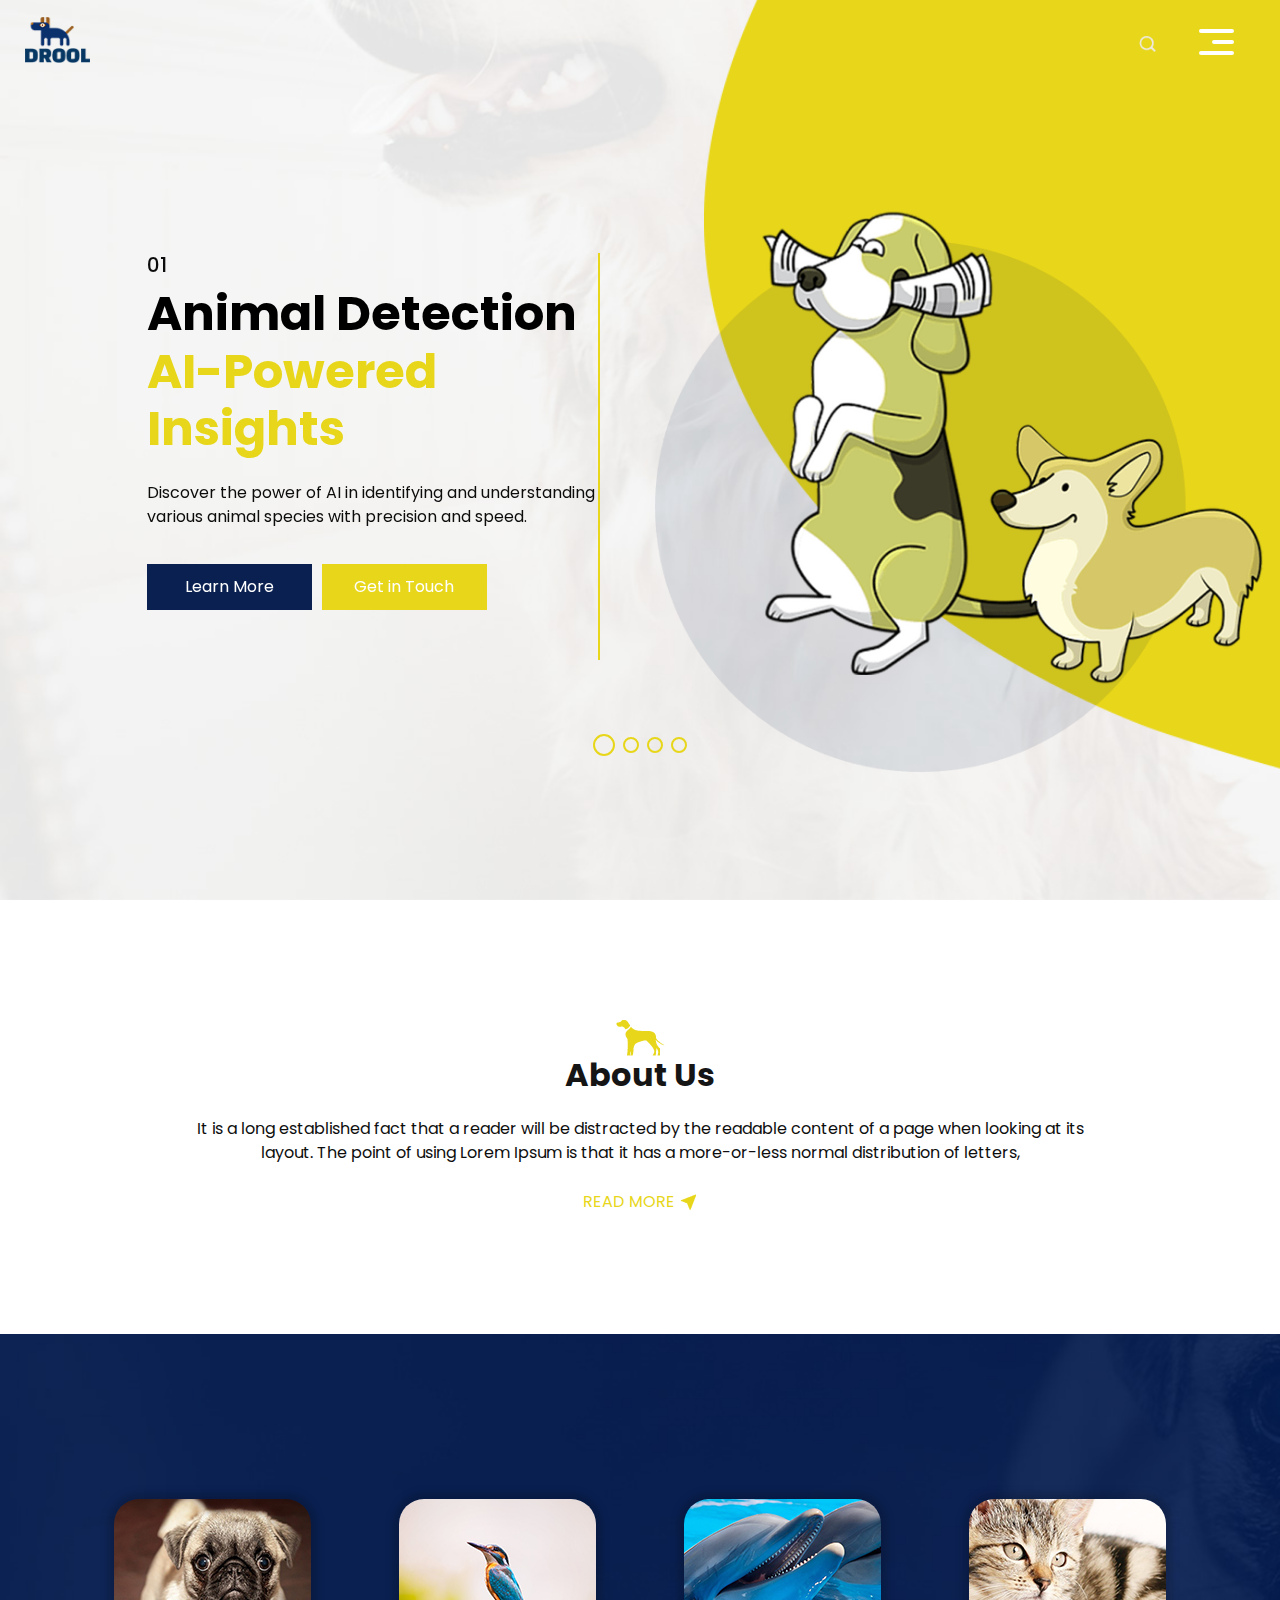
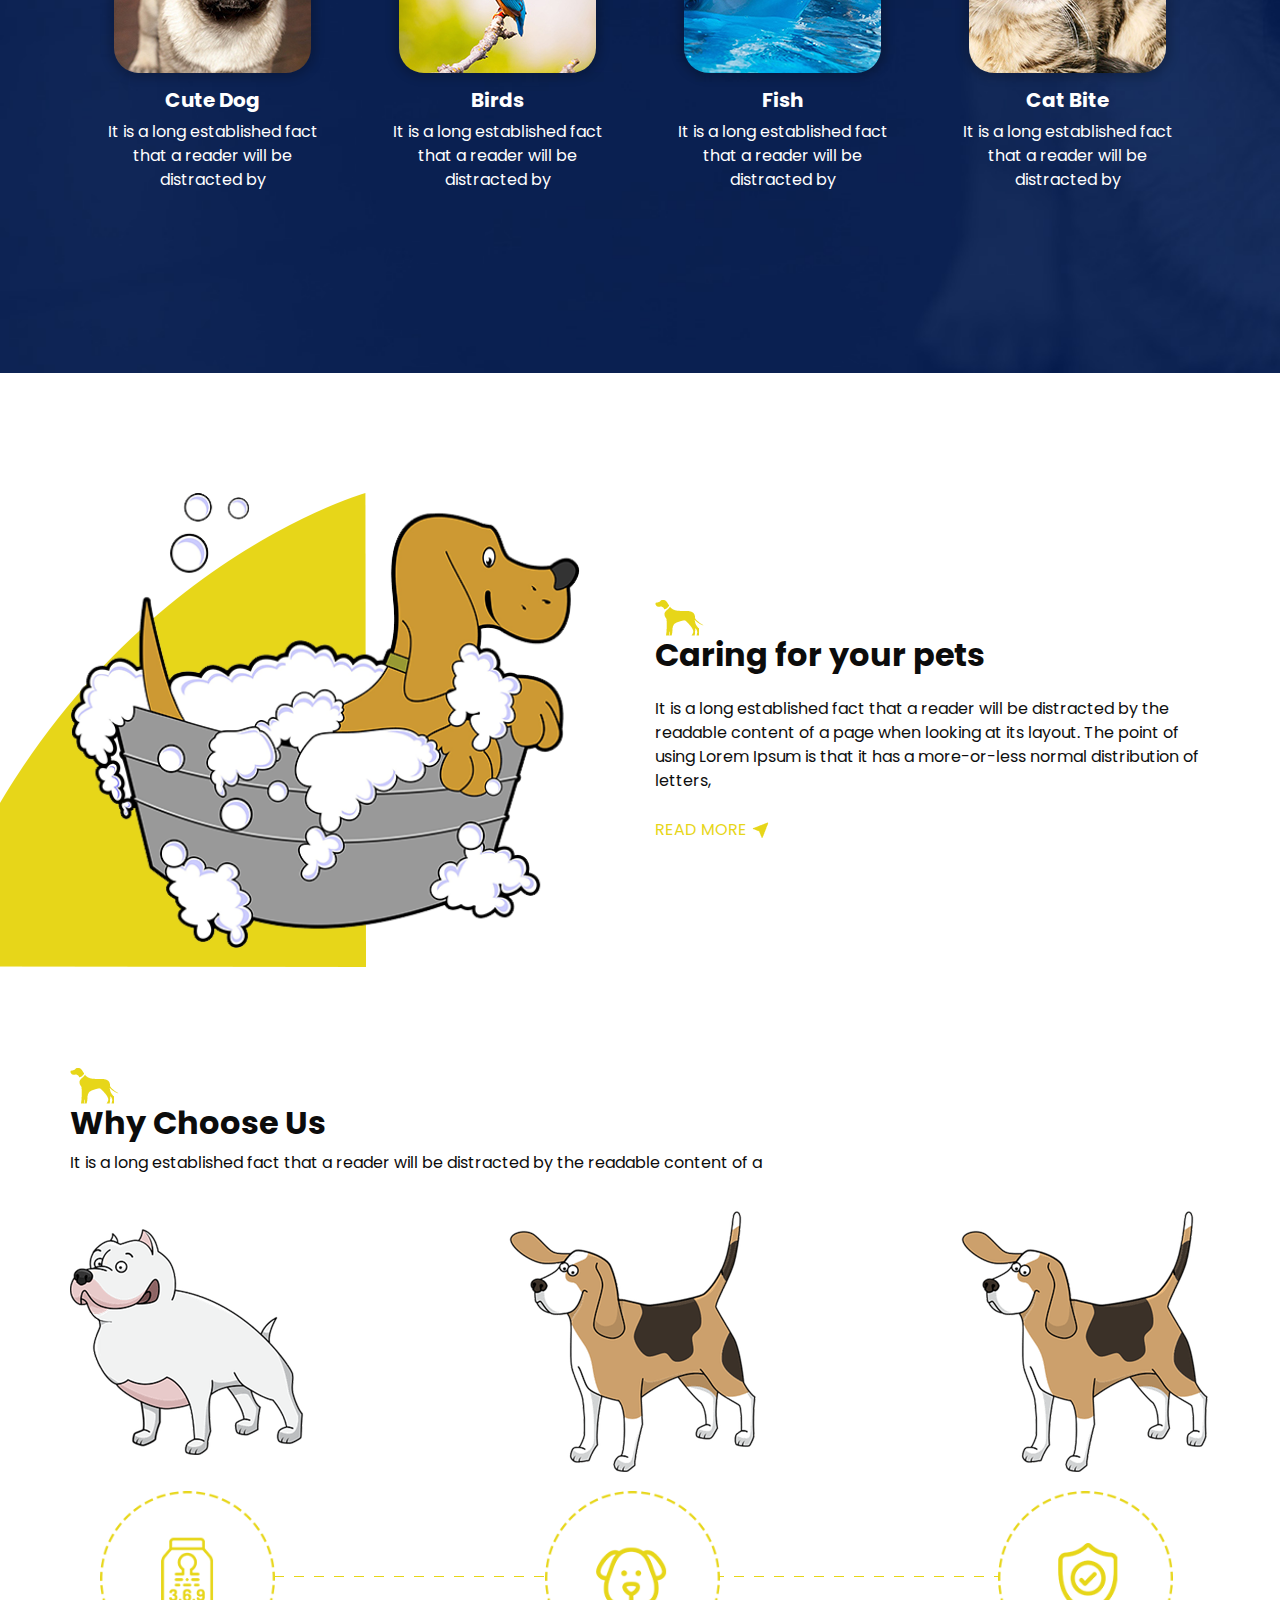
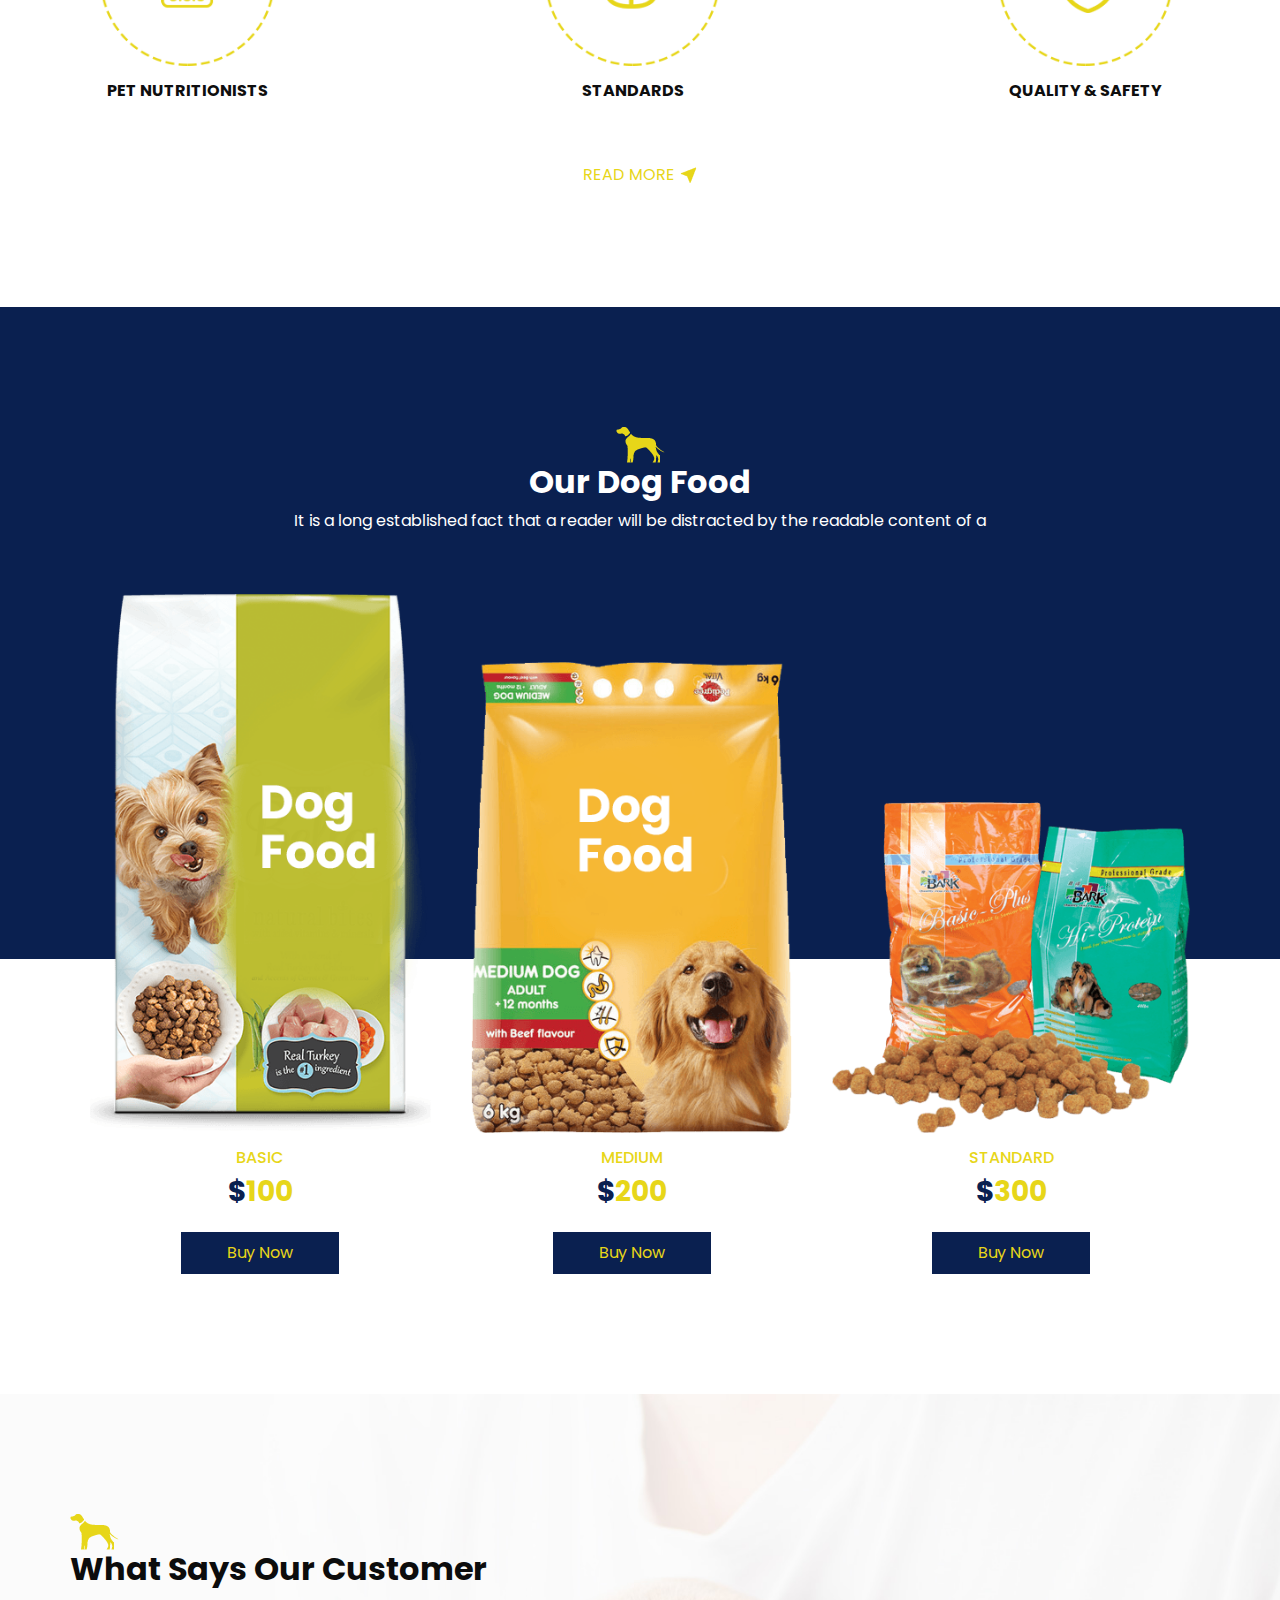
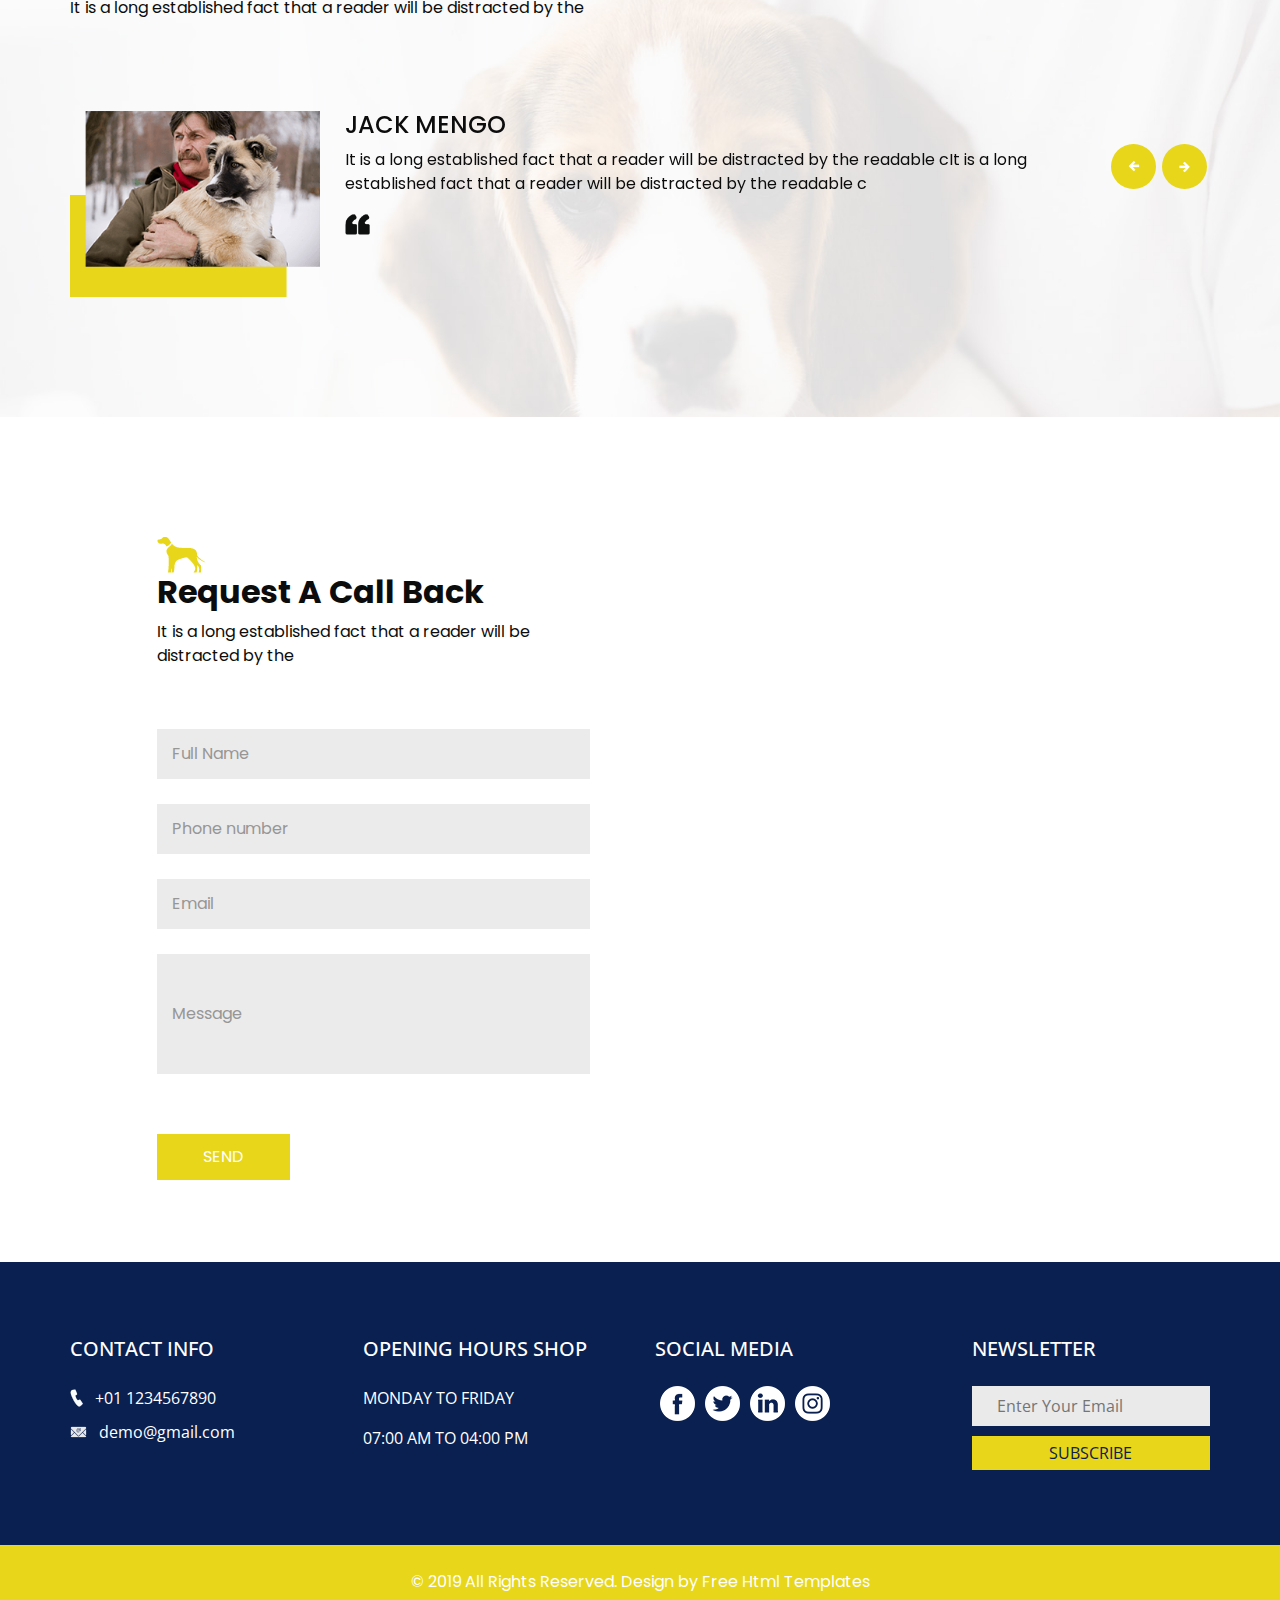
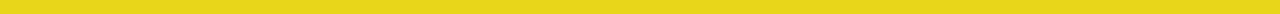
==== drool-html/index.html @ fc9a12f3 "+" ====
<!DOCTYPE html>
<html>

<head>
  <!-- Basic -->
  <meta charset="utf-8" />
  <meta http-equiv="X-UA-Compatible" content="IE=edge" />
  <!-- Mobile Metas -->
  <meta name="viewport" content="width=device-width, initial-scale=1, shrink-to-fit=no" />
  <!-- Site Metas -->
  <meta name="keywords" content="" />
  <meta name="description" content="" />
  <meta name="author" content="" />

  <title>Drool</title>

  <!-- bootstrap core css -->
  <link rel="stylesheet" type="text/css" href="css/bootstrap.css" />

  <!-- fonts style -->
  <link href="https://fonts.googleapis.com/css?family=Open+Sans|Poppins:400,700&display=swap" rel="stylesheet">
  <!-- Custom styles for this template -->
  <link href="css/style.css" rel="stylesheet" />
  <!-- responsive style -->
  <link href="css/responsive.css" rel="stylesheet" />
</head>

<body>
  <div class="hero_area ">
    <!-- header section strats -->
    <header class="header_section">
      <div class="container-fluid">
        <nav class="navbar navbar-expand-lg custom_nav-container">
          <a class="navbar-brand" href="index.html">
            <img src="images/logo.png" alt="">
          </a>
          <div class="" id="">
            <div class="User_option">
              <form class="form-inline my-2  mb-3 mb-lg-0">
                <input type="search" placeholder="Search">
                <button class="btn   my-sm-0 nav_search-btn" type="submit"></button>
              </form>
            </div>

            <div class="custom_menu-btn">
              <button onclick="openNav()">
                <span class="s-1">

                </span>
                <span class="s-2">

                </span>
                <span class="s-3">

                </span>
              </button>
            </div>
            <div id="myNav" class="overlay">
              <div class="overlay-content">
                <a href="index.html">Home</a>
                <a href="detect.html">Detect</a>
                <a href="about.html">About</a>
                <a href="contact.html">Contact Us</a>
              </div>
            </div>
          </div>
        </nav>
      </div>
    </header>
    <!-- end header section -->
    <!-- slider section -->
    <section class="slider_section">
      <div id="carouselExampleIndicators" class="carousel slide" data-ride="carousel">
        <ol class="carousel-indicators">
          <li data-target="#carouselExampleIndicators" data-slide-to="0" class="active"></li>
          <li data-target="#carouselExampleIndicators" data-slide-to="1"></li>
          <li data-target="#carouselExampleIndicators" data-slide-to="2"></li>
          <li data-target="#carouselExampleIndicators" data-slide-to="3"></li>
        </ol>
        <div class="carousel-inner">
          <div class="carousel-item active">
            <div class="container-fluid">
              <div class="row">
                <div class="col-md-5 offset-md-1">
                  <div class="detail-box">
                    <div class="number">
                      <h5>
                        01
                      </h5>
                    </div>
                    <h1>
                      Animal Detection <br>
                      <span>
                        AI-Powered Insights
                      </span>
                    </h1>
                    <p>
                      Discover the power of AI in identifying and understanding various animal species with precision and speed.
                    </p>
                    <div class="btn-box">
                      <a href="detect.html" class="btn-1">
                        Learn More
                      </a>
                      <a href="contact.html" class="btn-2">
                        Get in Touch
                      </a>
                    </div>
                  </div>
                </div>
                <div class="col-md-6">
                  <div class="img-box">
                    <img src="images/slider-img.png" alt="Animal Detection">
                  </div>
                </div>
              </div>
            </div>
          </div>
          <div class="carousel-item">
            <div class="container-fluid">
              <div class="row">
                <div class="col-md-5 offset-md-1">
                  <div class="detail-box">
                    <div class="number">
                      <h5>
                        02
                      </h5>
                    </div>
                    <h1>
                      Drool <br>
                      <span>
                        Pet And Animal
                      </span>
                    </h1>
                    <p>
                      Lorem ipsum dolor sit amet, consectetur adipiscing elit, sed do eiusmod tempor incididunt
                    </p>
                    <div class="btn-box">
                      <a href="" class="btn-1">
                        Read More
                      </a>
                      <a href="" class="btn-2">
                        Contact Us
                      </a>
                    </div>
                  </div>
                </div>
                <div class="col-md-6">
                  <div class="img-box">
                    <img src="images/slider-img.png" alt="">
                  </div>
                </div>
              </div>
            </div>
          </div>
          <div class="carousel-item">
            <div class="container-fluid">
              <div class="row">
                <div class="col-md-5 offset-md-1">
                  <div class="detail-box">
                    <div class="number">
                      <h5>
                        03
                      </h5>
                    </div>
                    <h1>
                      Drool <br>
                      <span>
                        Pet And Animal
                      </span>
                    </h1>
                    <p>
                      Lorem ipsum dolor sit amet, consectetur adipiscing elit, sed do eiusmod tempor incididunt
                    </p>
                    <div class="btn-box">
                      <a href="" class="btn-1">
                        Read More
                      </a>
                      <a href="" class="btn-2">
                        Contact Us
                      </a>
                    </div>
                  </div>
                </div>
                <div class="col-md-6">
                  <div class="img-box">
                    <img src="images/slider-img.png" alt="">
                  </div>
                </div>
              </div>
            </div>
          </div>
          <div class="carousel-item">
            <div class="container-fluid">
              <div class="row">
                <div class="col-md-5 offset-md-1">
                  <div class="detail-box">
                    <div class="number">
                      <h5>
                        04
                      </h5>
                    </div>
                    <h1>
                      Drool <br>
                      <span>
                        Pet And Animal
                      </span>
                    </h1>
                    <p>
                      Lorem ipsum dolor sit amet, consectetur adipiscing elit, sed do eiusmod tempor incididunt
                    </p>
                    <div class="btn-box">
                      <a href="" class="btn-1">
                        Read More
                      </a>
                      <a href="" class="btn-2">
                        Contact Us
                      </a>
                    </div>
                  </div>
                </div>
                <div class="col-md-6">
                  <div class="img-box">
                    <img src="images/slider-img.png" alt="">
                  </div>
                </div>
              </div>
            </div>
          </div>
        </div>
      </div>

    </section>
    <!-- end slider section -->
  </div>

  <!-- about section -->

  <section class="about_section layout_padding">
    <div class="container">
      <div class="detail-box">
        <div class="heading_container">
          <img src="images/heading-img.png" alt="">
          <h2>
            About Us
          </h2>
        </div>
        <p>
          It is a long established fact that a reader will be distracted by the readable content of a page when looking at its layout. The point of using Lorem Ipsum is that it has a more-or-less normal distribution of letters,
        </p>
        <div class="btn-box">
          <a href="">
            <span>
              Read More
            </span>
            <img src="images/link-arrow.png" alt="">
          </a>
        </div>
      </div>
    </div>
  </section>

  <!-- end about section -->

  <!-- animal section -->

  <section class="animal_section layout_padding">
    <div class="container">
      <div class="animal_container">
        <div class="box b1">
          <div class="img-box">
            <img src="images/dog.jpg" alt="">
          </div>
          <div class="detail-box">
            <h5>
              Cute Dog
            </h5>
            <p>
              It is a long established fact that a reader will be distracted by
            </p>
          </div>
        </div>
        <div class="box b2">
          <div class="img-box">
            <img src="images/bird.jpg" alt="">
          </div>
          <div class="detail-box">
            <h5>
              Birds
            </h5>
            <p>
              It is a long established fact that a reader will be distracted by
            </p>
          </div>
        </div>
        <div class="box b1">
          <div class="img-box">
            <img src="images/fish.jpg" alt="">
          </div>
          <div class="detail-box">
            <h5>
              Fish
            </h5>
            <p>
              It is a long established fact that a reader will be distracted by
            </p>
          </div>
        </div>
        <div class="box b2">
          <div class="img-box">
            <img src="images/cat.jpg" alt="">
          </div>
          <div class="detail-box">
            <h5>
              Cat Bite
            </h5>
            <p>
              It is a long established fact that a reader will be distracted by
            </p>
          </div>
        </div>
      </div>
    </div>
  </section>

  <!-- end animal section -->

  <!-- pet section -->

  <section class="pet_section layout_padding">
    <div class="container">
      <div class="row">
        <div class="col-md-6">
          <div class="img-box">
            <img src="images/pet-img.png" alt="">
          </div>
        </div>
        <div class="col-md-6">
          <div class="detail-box">
            <div class="heading_container">
              <img src="images/heading-img.png" alt="">
              <h2>
                Caring for your pets
              </h2>
            </div>
            <p>
              It is a long established fact that a reader will be distracted by the readable content of a page when looking at its layout. The point of using Lorem Ipsum is that it has a more-or-less normal distribution of letters,
            </p>
            <div class="btn-box">
              <a href="">
                <span>
                  Read More
                </span>
                <img src="images/link-arrow.png" alt="">
              </a>
            </div>
          </div>
        </div>
      </div>
    </div>
  </section>

  <!-- end pet section -->

  <!-- us section -->

  <section class="us_section layout_padding-bottom">
    <div class="container">
      <div class="heading_container">
        <img src="images/heading-img.png" alt="">
        <h2>
          Why Choose Us
        </h2>
        <p>
          It is a long established fact that a reader will be distracted by the readable content of a
        </p>
      </div>
      <div class="us_container">
        <div class="box">
          <div class="img1-box">
            <img src="images/pet1.png" alt="">
          </div>
          <div class="img2-box">
            <img src="images/omega.png" alt="">
          </div>
          <div class="detail-box">
            <h6>
              PET NUTRITIONISTS
            </h6>
          </div>
        </div>
        <div class="box">
          <div class="img1-box">
            <img src="images/pet2.png" alt="">
          </div>
          <div class="img2-box">
            <img src="images/dog.png" alt="">
          </div>
          <div class="detail-box">
            <h6>
              STANDARDS
            </h6>
          </div>
        </div>
        <div class="box">
          <div class="img1-box">
            <img src="images/pet2.png" alt="">
          </div>
          <div class="img2-box">
            <img src="images/shield.png" alt="">
          </div>
          <div class="detail-box">
            <h6>
              QUALITY & SAFETY
            </h6>
          </div>
        </div>
      </div>
      <div class="btn-box">
        <a href="">
          <span>
            Read More
          </span>
          <img src="images/link-arrow.png" alt="">
        </a>
      </div>
    </div>
  </section>

  <!-- end us section -->

  <!-- food section -->

  <section class="food_section layout_padding">
    <div class="container">
      <div class="heading_container">
        <img src="images/heading-img.png" alt="">
        <h2>
          Our Dog Food
        </h2>
        <p>
          It is a long established fact that a reader will be distracted by the readable content of a
        </p>
      </div>
      <div class="food_container">
        <div class="box">
          <div class="img-box">
            <img src="images/f1.png" alt="">
          </div>
          <div class="detail-box">
            <h6>
              Basic
            </h6>
            <h3>
              <span>$</span>100
            </h3>
            <a href="">
              Buy Now
            </a>
          </div>
        </div>
        <div class="box">
          <div class="img-box">
            <img src="images/f2.png" alt="">
          </div>
          <div class="detail-box">
            <h6>
              Medium
            </h6>
            <h3>
              <span>$</span>200
            </h3>
            <a href="">
              Buy Now
            </a>
          </div>
        </div>
        <div class="box">
          <div class="img-box">
            <img src="images/f3.png" alt="">
          </div>
          <div class="detail-box">
            <h6>
              Standard
            </h6>
            <h3>
              <span>$</span>300
            </h3>
            <a href="">
              Buy Now
            </a>
          </div>
        </div>
      </div>
    </div>
  </section>


  <!-- end food section -->

  <!-- client section -->

  <section class="client_section layout_padding">
    <div class="container">
      <div class="heading_container">
        <img src="images/heading-img.png" alt="">
        <h2>
          What Says Our Customer
        </h2>
        <p>
          It is a long established fact that a reader will be distracted by the
        </p>
      </div>
      <div id="carouselExampleControls" class="carousel slide" data-ride="carousel">
        <div class="carousel-inner">
          <div class="carousel-item active">
            <div class="box">
              <div class="img-box">
                <img src="images/client.png" alt="">
              </div>
              <div class="detail-box">
                <h4>
                  Jack Mengo
                </h4>
                <p>
                  It is a long established fact that a reader will be distracted by the readable cIt is a long established fact that a reader will be distracted by the readable c
                </p>
                <img src="images/quote.png" alt="">
              </div>
            </div>
          </div>
          <div class="carousel-item">
            <div class="box">
              <div class="img-box">
                <img src="images/client.png" alt="">
              </div>
              <div class="detail-box">
                <h4>
                  Jack Mengo
                </h4>
                <p>
                  It is a long established fact that a reader will be distracted by the readable cIt is a long established fact that a reader will be distracted by the readable c
                </p>
                <img src="images/quote.png" alt="">
              </div>
            </div>
          </div>
          <div class="carousel-item">
            <div class="box">
              <div class="img-box">
                <img src="images/client.png" alt="">
              </div>
              <div class="detail-box">
                <h4>
                  Jack Mengo
                </h4>
                <p>
                  It is a long established fact that a reader will be distracted by the readable cIt is a long established fact that a reader will be distracted by the readable c
                </p>
                <img src="images/quote.png" alt="">
              </div>
            </div>
          </div>
        </div>
        <div class="carousel_btn-box">
          <a class="carousel-control-prev" href="#carouselExampleControls" role="button" data-slide="prev">
            <span class="sr-only">Previous</span>
          </a>
          <a class="carousel-control-next" href="#carouselExampleControls" role="button" data-slide="next">
            <span class="sr-only">Next</span>
          </a>
        </div>
      </div>
    </div>
  </section>

  <!-- end client section -->

  <!-- contact section -->

  <section class="contact_section layout_padding-top">
    <div class="container-fluid">
      <div class="row">
        <div class="col-md-5 offset-md-1">
          <div class="form_container">
            <div class="heading_container">
              <img src="images/heading-img.png" alt="">
              <h2>
                Request A Call Back
              </h2>
              <p>
                It is a long established fact that a reader will be distracted by the
              </p>
            </div>
            <form action="">
              <div>
                <input type="text" placeholder="Full Name " />
              </div>
              <div>
                <input type="text" placeholder="Phone number" />
              </div>
              <div>
                <input type="email" placeholder="Email" />
              </div>
              <div>
                <input type="text" class="message-box" placeholder="Message" />
              </div>
              <div class="d-flex ">
                <button>
                  SEND
                </button>
              </div>
            </form>
          </div>
        </div>
        <div class="col-md-6 px-0">
          <div class="map_container">
            <div class="map-responsive">
              <iframe src="https://www.google.com/maps/embed/v1/place?key=AIzaSyA0s1a7phLN0iaD6-UE7m4qP-z21pH0eSc&q=Eiffel+Tower+Paris+France" width="600" height="300" frameborder="0" style="border:0; width: 100%; height:100%" allowfullscreen></iframe>
            </div>
          </div>
        </div>
      </div>
    </div>
  </section>

  <!-- end contact section -->


  <!-- info section -->
  <section class="info_section ">
    <div class="container">
      <div class="row">
        <div class="col-md-6 col-lg-3">
          <div class="info_contact">
            <h5>
              CONTACT INFO
            </h5>
            <div>
              <img src="images/call.png" alt="" />
              <p>
                +01 1234567890
              </p>
            </div>
            <div>
              <img src="images/mail.png" alt="" />
              <p>
                demo@gmail.com
              </p>
            </div>
          </div>
        </div>
        <div class="col-md-6 col-lg-3">
          <div class="info_time">
            <h5>
              Opening Hours Shop
            </h5>
            <div>
              <p>
                Monday to friday
              </p>
            </div>
            <div>
              <p>
                07:00 am to 04:00 pm
              </p>
            </div>
          </div>
        </div>

        <div class="col-md-6 col-lg-3">
          <div class="info_social">
            <h5>
              social media
            </h5>
            <div class="social_container">
              <div>
                <a href="">
                  <img src="images/fb.png" alt="" />
                </a>
              </div>
              <div>
                <a href="">
                  <img src="images/twitter.png" alt="" />
                </a>
              </div>
              <div>
                <a href="">
                  <img src="images/linkedin.png" alt="" />
                </a>
              </div>
              <div>
                <a href="">
                  <img src="images/instagram.png" alt="" />
                </a>
              </div>
            </div>
          </div>
        </div>
        <div class="col-md-6 col-lg-3">
          <div class="info_form pl-lg-4">
            <h5>
              Newsletter
            </h5>
            <form action="">
              <input type="text" placeholder="Enter Your Email" />
              <button type="submit">
                Subscribe
              </button>
            </form>
          </div>
        </div>
      </div>
    </div>
  </section>

  <!-- end info_section -->


  <!-- footer section -->
  <section class="container-fluid footer_section ">
    <p>
      &copy; 2019 All Rights Reserved. Design by
      <a href="https://html.design/">Free Html Templates</a>
    </p>
  </section>
  <!-- end  footer section -->


  <script type="text/javascript" src="js/jquery-3.4.1.min.js"></script>
  <script type="text/javascript" src="js/bootstrap.js"></script>
  <script>
    function openNav() {
      document.getElementById("myNav").classList.toggle("menu_width")
      document.querySelector(".custom_menu-btn").classList.toggle("menu_btn-style")
    }
  </script>

</body>

</html>
---- drool-html/css/style.css ----
body {
  font-family: "Poppins", sans-serif;
  color: #0c0c0c;
  background-color: #ffffff;
}

.layout_padding {
  padding-top: 120px;
  padding-bottom: 120px;
}

.layout_padding2 {
  padding-top: 45px;
  padding-bottom: 45px;
}

.layout_padding2-top {
  padding-top: 45px;
}

.layout_padding2-bottom {
  padding-bottom: 45px;
}

.layout_padding-top {
  padding-top: 120px;
}

.layout_padding-bottom {
  padding-bottom: 120px;
}

.heading_container {
  display: -webkit-box;
  display: -ms-flexbox;
  display: flex;
  -webkit-box-orient: vertical;
  -webkit-box-direction: normal;
      -ms-flex-direction: column;
          flex-direction: column;
  -webkit-box-align: start;
      -ms-flex-align: start;
          align-items: flex-start;
}

.heading_container img {
  max-width: 50px;
}

.heading_container h2 {
  font-weight: bold;
}

/*header section*/
.hero_area {
  height: 100vh;
  background-image: url(../images/hero-bg.jpg);
  background-size: cover;
  display: -webkit-box;
  display: -ms-flexbox;
  display: flex;
  -webkit-box-orient: vertical;
  -webkit-box-direction: normal;
      -ms-flex-direction: column;
          flex-direction: column;
  position: relative;
}

.hero_area::before {
  content: "";
  position: absolute;
  top: 0;
  right: 0;
  width: 45%;
  height: 88%;
  background-image: url(../images/hero-bg2.png);
  background-size: cover;
  background-position: left bottom;
  background-repeat: no-repeat;
}

.sub_page .hero_area {
  height: auto;
  background: none;
}

.sub_page .hero_area::before {
  width: 225px;
  height: 110px;
}

.header_section .container-fluid {
  padding-right: 25px;
  padding-left: 25px;
}

.header_section .nav_container {
  margin: 0 auto;
}

.custom_nav-container.navbar-expand-lg .navbar-nav .nav-item .nav-link {
  padding: 10px 15px;
  color: #060606;
  text-align: center;
  text-transform: uppercase;
}

.custom_nav-container.navbar-expand-lg .navbar-nav .nav-item.active .nav-link, .custom_nav-container.navbar-expand-lg .navbar-nav .nav-item:hover .nav-link {
  color: #e7d619;
}

a,
a:hover,
a:focus {
  text-decoration: none;
}

a:hover,
a:focus {
  color: initial;
}

.btn,
.btn:focus {
  outline: none !important;
  -webkit-box-shadow: none;
          box-shadow: none;
}

.custom_nav-container .nav_search-btn {
  background-image: url(../images/search-icon.png);
  background-size: 17px;
  background-repeat: no-repeat;
  background-position: center;
  width: 35px;
  height: 35px;
  padding: 0;
  border: none;
}

.navbar-brand {
  display: -webkit-box;
  display: -ms-flexbox;
  display: flex;
  -webkit-box-orient: vertical;
  -webkit-box-direction: normal;
      -ms-flex-direction: column;
          flex-direction: column;
  -webkit-box-align: center;
      -ms-flex-align: center;
          align-items: center;
}

.navbar-brand img {
  width: 65px;
}

.custom_nav-container {
  z-index: 99999;
  padding: 0;
  height: 80px;
  -webkit-box-pack: justify;
      -ms-flex-pack: justify;
          justify-content: space-between;
}

.custom_nav-container .navbar-toggler {
  outline: none;
}

.custom_nav-container .navbar-toggler .navbar-toggler-icon {
  background-image: url(../images/menu.png);
  background-size: 50px;
  width: 30px;
  height: 30px;
}

.lg_toggl-btn {
  background-color: transparent;
  border: none;
  outline: none;
  width: 56px;
  height: 40px;
  cursor: pointer;
}

.lg_toggl-btn:focus {
  outline: none;
}

.User_option {
  display: -webkit-box;
  display: -ms-flexbox;
  display: flex;
  -webkit-box-align: center;
      -ms-flex-align: center;
          align-items: center;
  margin-left: auto;
  margin-right: 75px;
}

.User_option .form-inline {
  position: relative;
  margin-right: 15px;
}

.User_option .form-inline input {
  display: none;
}

.custom_menu-btn {
  z-index: 9;
  position: absolute;
  right: 15px;
  top: 7px;
}

.custom_menu-btn button {
  margin-top: 14px;
  outline: none;
  border: none;
  background-color: transparent;
}

.custom_menu-btn button span {
  display: block;
  width: 35px;
  height: 4px;
  background-color: #ffffff;
  margin: 7px 0;
  -webkit-transition: all 0.3s;
  transition: all 0.3s;
  border-radius: 5px;
}

.menu_btn-style {
  position: fixed;
  right: 29px;
  top: 7px;
}

.custom_menu-btn .s-2 {
  -webkit-transition: all 0.1s;
  transition: all 0.1s;
  width: 22px;
  margin-left: auto;
}

.menu_btn-style button .s-1 {
  -webkit-transform: rotate(45deg) translateY(16px);
          transform: rotate(45deg) translateY(16px);
}

.menu_btn-style button .s-2 {
  -webkit-transform: translateX(100px);
          transform: translateX(100px);
}

.menu_btn-style button .s-3 {
  -webkit-transform: rotate(-45deg) translateY(-16px);
          transform: rotate(-45deg) translateY(-16px);
}

.overlay {
  height: 100%;
  width: 0;
  position: fixed;
  z-index: 1;
  top: 0;
  left: 0;
  background-color: black;
  background-color: rgba(10, 32, 80, 0.95);
  overflow-x: hidden;
  -webkit-transition: 0.5s;
  transition: 0.5s;
}

.overlay .closebtn {
  position: absolute;
  top: 0;
  right: 30px;
  font-size: 60px;
}

.overlay a {
  padding: 0px;
  text-decoration: none;
  font-size: 22px;
  color: #ffffff;
  display: block;
  -webkit-transition: 0.3s;
  transition: 0.3s;
  margin-bottom: 15px;
  text-transform: uppercase;
  opacity: 0;
}

.overlay-content {
  position: relative;
  top: 30%;
  width: 100%;
  text-align: center;
  margin-top: 30px;
}

.menu_width {
  width: 100%;
}

.menu_width.overlay a {
  opacity: 1;
}

/*end header section*/
/* slider section */
.slider_section {
  -webkit-box-flex: 1;
      -ms-flex: 1;
          flex: 1;
  display: -webkit-box;
  display: -ms-flexbox;
  display: flex;
  -webkit-box-pack: center;
      -ms-flex-pack: center;
          justify-content: center;
  -webkit-box-align: center;
      -ms-flex-align: center;
          align-items: center;
  position: relative;
}

.slider_section .detail-box {
  margin: 45px 5% 0 5%;
  padding-bottom: 45px;
  border-right: 2px solid #e7d619;
}

.slider_section .detail-box h1 {
  font-weight: bold;
  color: #010001;
  font-size: 3rem;
  padding-bottom: 15px;
  position: relative;
}

.slider_section .detail-box h1 span {
  color: #e7d619;
}

.slider_section .detail-box .btn-box {
  display: -webkit-box;
  display: -ms-flexbox;
  display: flex;
  margin: 30px -5px 0 -5px;
  -ms-flex-wrap: wrap;
      flex-wrap: wrap;
}

.slider_section .detail-box .btn-box a {
  margin: 5px;
  width: 165px;
  text-align: center;
}

.slider_section .detail-box .btn-box .btn-1 {
  display: inline-block;
  padding: 10px 0px;
  background-color: #0a2050;
  color: #ffffff;
  -webkit-transition: all 0.3s;
  transition: all 0.3s;
  border: 1px solid #0a2050;
  border-radius: 0;
}

.slider_section .detail-box .btn-box .btn-1:hover {
  background-color: transparent;
  color: #0a2050;
}

.slider_section .detail-box .btn-box .btn-2 {
  display: inline-block;
  padding: 10px 0px;
  background-color: #e7d619;
  color: #ffffff;
  -webkit-transition: all 0.3s;
  transition: all 0.3s;
  border: 1px solid #e7d619;
  border-radius: 0;
}

.slider_section .detail-box .btn-box .btn-2:hover {
  background-color: transparent;
  color: #e7d619;
}

.slider_section .img-box img {
  max-width: 100%;
}

.slider_section #carouselExampleIndicators {
  width: 100%;
}

.slider_section .carousel-indicators {
  -webkit-box-align: center;
      -ms-flex-align: center;
          align-items: center;
}

.slider_section .carousel-indicators li {
  width: 12px;
  height: 12px;
  opacity: 1;
  background: none;
  border: 2px solid #e7d619;
  color: #000000;
  position: relative;
  margin: 0 4px;
  border-radius: 100%;
}

.slider_section .carousel-indicators li.active {
  width: 18px;
  height: 18px;
}

.slider_section .li_before::before {
  content: "";
  position: absolute;
  left: -5px;
  top: 3.5px;
  width: 1.5px;
  height: 17px;
  background-color: #e7d619;
  border-radius: 5px;
  -webkit-transform: rotate(25deg);
          transform: rotate(25deg);
}

.about_section .detail-box {
  text-align: center;
  width: 80%;
  margin: auto;
}

.about_section .detail-box .heading_container {
  -webkit-box-align: center;
      -ms-flex-align: center;
          align-items: center;
  text-align: center;
}

.about_section .detail-box .heading_container h2 {
  color: #151515;
}

.about_section .detail-box p {
  color: #0e0e0e;
  margin-top: 15px;
}

.about_section .detail-box .btn-box {
  display: -webkit-box;
  display: -ms-flexbox;
  display: flex;
  -webkit-box-pack: center;
      -ms-flex-pack: center;
          justify-content: center;
  margin-top: 25px;
}

.about_section .detail-box .btn-box a {
  display: -webkit-box;
  display: -ms-flexbox;
  display: flex;
  -webkit-box-align: center;
      -ms-flex-align: center;
          align-items: center;
  color: #e7d619;
  text-transform: uppercase;
}

.about_section .detail-box .btn-box a img {
  margin-left: 5px;
}

.animal_section {
  background-image: url(../images/animal-bg.jpg);
  background-size: cover;
  color: #ffffff;
}

.animal_section .animal_container {
  display: -webkit-box;
  display: -ms-flexbox;
  display: flex;
  -ms-flex-wrap: wrap;
      flex-wrap: wrap;
  -webkit-box-pack: center;
      -ms-flex-pack: center;
          justify-content: center;
}

.animal_section .animal_container .box {
  display: -webkit-box;
  display: -ms-flexbox;
  display: flex;
  -webkit-box-orient: vertical;
  -webkit-box-direction: normal;
      -ms-flex-direction: column;
          flex-direction: column;
  -webkit-box-align: center;
      -ms-flex-align: center;
          align-items: center;
  text-align: center;
  margin: 45px 2.5%;
  -ms-flex-preferred-size: 20%;
      flex-basis: 20%;
}

.animal_section .animal_container .box .img-box {
  border-radius: 25px;
  overflow: hidden;
  -webkit-box-shadow: 0 0 10px 5px rgba(0, 0, 0, 0.2);
          box-shadow: 0 0 10px 5px rgba(0, 0, 0, 0.2);
}

.animal_section .animal_container .box .img-box img {
  width: 100%;
}

.animal_section .animal_container .box .detail-box {
  margin-top: 15px;
}

.animal_section .animal_container .box .detail-box h5 {
  font-weight: bold;
}

.animal_section .animal_container .box.b1 {
  -webkit-animation: odd-box-animate 3s infinite;
          animation: odd-box-animate 3s infinite;
}

.animal_section .animal_container .box.b2 {
  -webkit-animation: even-box-animate 3s infinite;
          animation: even-box-animate 3s infinite;
}

@-webkit-keyframes odd-box-animate {
  0% {
    -webkit-transform: translateY(45px);
            transform: translateY(45px);
  }
  50% {
    -webkit-transform: translateY(-45px);
            transform: translateY(-45px);
  }
  100% {
    -webkit-transform: translateY(45px);
            transform: translateY(45px);
  }
}

@keyframes odd-box-animate {
  0% {
    -webkit-transform: translateY(45px);
            transform: translateY(45px);
  }
  50% {
    -webkit-transform: translateY(-45px);
            transform: translateY(-45px);
  }
  100% {
    -webkit-transform: translateY(45px);
            transform: translateY(45px);
  }
}

@-webkit-keyframes even-box-animate {
  0% {
    -webkit-transform: translateY(-45px);
            transform: translateY(-45px);
  }
  50% {
    -webkit-transform: translateY(45px);
            transform: translateY(45px);
  }
  100% {
    -webkit-transform: translateY(-45px);
            transform: translateY(-45px);
  }
}

@keyframes even-box-animate {
  0% {
    -webkit-transform: translateY(-45px);
            transform: translateY(-45px);
  }
  50% {
    -webkit-transform: translateY(45px);
            transform: translateY(45px);
  }
  100% {
    -webkit-transform: translateY(-45px);
            transform: translateY(-45px);
  }
}

.pet_section .row {
  -webkit-box-align: center;
      -ms-flex-align: center;
          align-items: center;
}

.pet_section .img-box {
  position: relative;
  padding-right: 45px;
}

.pet_section .img-box img {
  width: 100%;
  position: relative;
  z-index: 2;
}

.pet_section .img-box::before {
  content: "";
  position: absolute;
  top: 0;
  left: -145px;
  width: 100%;
  height: 110%;
  background-image: url(../images/pet-bg.png);
  z-index: 1;
  background-repeat: no-repeat;
}

.pet_section .detail-box p {
  color: #0e0e0e;
  margin-top: 15px;
}

.pet_section .detail-box .btn-box {
  display: -webkit-box;
  display: -ms-flexbox;
  display: flex;
  margin-top: 25px;
}

.pet_section .detail-box .btn-box a {
  display: -webkit-box;
  display: -ms-flexbox;
  display: flex;
  -webkit-box-align: center;
      -ms-flex-align: center;
          align-items: center;
  color: #e7d619;
  text-transform: uppercase;
}

.pet_section .detail-box .btn-box a img {
  margin-left: 5px;
}

.us_section .us_container {
  display: -webkit-box;
  display: -ms-flexbox;
  display: flex;
  -webkit-box-pack: justify;
      -ms-flex-pack: justify;
          justify-content: space-between;
  position: relative;
}

.us_section .us_container .box {
  display: -webkit-box;
  display: -ms-flexbox;
  display: flex;
  -webkit-box-orient: vertical;
  -webkit-box-direction: normal;
      -ms-flex-direction: column;
          flex-direction: column;
  -webkit-box-align: center;
      -ms-flex-align: center;
          align-items: center;
}

.us_section .us_container .box img {
  max-width: 100%;
}

.us_section .us_container .box .img1-box {
  height: 300px;
  display: -webkit-box;
  display: -ms-flexbox;
  display: flex;
  -webkit-box-pack: center;
      -ms-flex-pack: center;
          justify-content: center;
  -webkit-box-align: center;
      -ms-flex-align: center;
          align-items: center;
}

.us_section .us_container .box .img2-box {
  width: 175px;
  display: -webkit-box;
  display: -ms-flexbox;
  display: flex;
  -webkit-box-pack: center;
      -ms-flex-pack: center;
          justify-content: center;
}

.us_section .us_container .box .detail-box {
  margin-top: 15px;
}

.us_section .us_container .box .detail-box h6 {
  text-transform: uppercase;
  font-weight: bold;
  color: #0e0e0e;
}

.us_section .us_container::before {
  content: "";
  position: absolute;
  bottom: 25.2%;
  left: 50%;
  width: 80%;
  height: 1.5px;
  background-image: -webkit-gradient(linear, left top, right top, color-stop(50%, transparent), color-stop(50%, #e7d619));
  background-image: linear-gradient(to right, transparent 50%, #e7d619 50%);
  background-size: 20px 100%;
  z-index: -1;
  -webkit-transform: translateX(-50%);
          transform: translateX(-50%);
  -webkit-animation: border-dance 4s infinite linear;
          animation: border-dance 4s infinite linear;
}

@-webkit-keyframes border-dance {
  0% {
    background-position: 0px 0px;
  }
  100% {
    background-position: 300px 0px;
  }
}

@keyframes border-dance {
  0% {
    background-position: 0px 0px;
  }
  100% {
    background-position: 300px 0px;
  }
}

.us_section .btn-box {
  display: -webkit-box;
  display: -ms-flexbox;
  display: flex;
  -webkit-box-pack: center;
      -ms-flex-pack: center;
          justify-content: center;
  margin-top: 55px;
}

.us_section .btn-box a {
  display: -webkit-box;
  display: -ms-flexbox;
  display: flex;
  -webkit-box-align: center;
      -ms-flex-align: center;
          align-items: center;
  color: #e7d619;
  text-transform: uppercase;
}

.us_section .btn-box a img {
  margin-left: 5px;
}

.food_section {
  background: -webkit-gradient(linear, left top, left bottom, color-stop(60%, #0a2050), color-stop(60%, transparent));
  background: linear-gradient(to bottom, #0a2050 60%, transparent 60%);
}

.food_section .heading_container {
  -webkit-box-align: center;
      -ms-flex-align: center;
          align-items: center;
  text-align: center;
  color: #ffffff;
}

.food_section .food_container {
  display: -webkit-box;
  display: -ms-flexbox;
  display: flex;
  -webkit-box-pack: justify;
      -ms-flex-pack: justify;
          justify-content: space-between;
  -webkit-box-align: end;
      -ms-flex-align: end;
          align-items: flex-end;
}

.food_section .food_container .box {
  display: -webkit-box;
  display: -ms-flexbox;
  display: flex;
  -webkit-box-orient: vertical;
  -webkit-box-direction: normal;
      -ms-flex-direction: column;
          flex-direction: column;
  -webkit-box-align: center;
      -ms-flex-align: center;
          align-items: center;
  text-align: center;
  margin: 45px 20px 0 20px;
}

.food_section .food_container .box .img-box img {
  max-width: 100%;
}

.food_section .food_container .box .detail-box {
  margin-top: 15px;
}

.food_section .food_container .box .detail-box h6 {
  color: #e7d619;
  text-transform: uppercase;
}

.food_section .food_container .box .detail-box h3 {
  font-weight: bold;
  color: #e7d619;
}

.food_section .food_container .box .detail-box h3 span {
  color: #0a2050;
}

.food_section .food_container .box .detail-box a {
  display: inline-block;
  padding: 8px 45px;
  background-color: #0a2050;
  color: #e7d619;
  -webkit-transition: all 0.3s;
  transition: all 0.3s;
  border: 1px solid #0a2050;
  border-radius: 0;
  margin-top: 15px;
}

.food_section .food_container .box .detail-box a:hover {
  background-color: transparent;
  color: #0a2050;
}

.client_section {
  background-image: url(../images/client-bg.jpg);
  background-size: cover;
}

.client_section #carouselExampleControls {
  display: -webkit-box;
  display: -ms-flexbox;
  display: flex;
  -webkit-box-align: center;
      -ms-flex-align: center;
          align-items: center;
}

.client_section .box {
  display: -webkit-box;
  display: -ms-flexbox;
  display: flex;
  margin-top: 75px;
}

.client_section .box .img-box {
  margin-right: 25px;
  min-width: 250px;
}

.client_section .box .img-box img {
  width: 100%;
}

.client_section .box .detail-box h4 {
  text-transform: uppercase;
  font-size: 24px;
}

.client_section .box .detail-box img {
  width: 25px;
}

.client_section .carousel_btn-box {
  display: -webkit-box;
  display: -ms-flexbox;
  display: flex;
  -webkit-box-align: center;
      -ms-flex-align: center;
          align-items: center;
}

.client_section .carousel_btn-box .carousel-control-prev,
.client_section .carousel_btn-box .carousel-control-next {
  position: unset;
  width: 45px;
  height: 45px;
  background-color: #e7d619;
  opacity: 1;
  border-radius: 100%;
  background-repeat: no-repeat;
  background-position: center;
  margin: 0 3px;
}

.client_section .carousel_btn-box .carousel-control-prev:hover,
.client_section .carousel_btn-box .carousel-control-next:hover {
  background-color: #000000;
}

.client_section .carousel_btn-box .carousel-control-prev {
  background-image: url(../images/prev.png);
}

.client_section .carousel_btn-box .carousel-control-next {
  background-image: url(../images/next.png);
}

.contact_section {
  position: relative;
}

.contact_section .form_container {
  padding: 0 35px;
}

.contact_section form {
  margin-top: 45px;
}

.contact_section input {
  width: 100%;
  border: none;
  height: 50px;
  margin-bottom: 25px;
  padding-left: 15px;
  background-color: #ebebeb;
  outline: none;
  color: #101010;
}

.contact_section input::-webkit-input-placeholder {
  color: #979696;
}

.contact_section input:-ms-input-placeholder {
  color: #979696;
}

.contact_section input::-ms-input-placeholder {
  color: #979696;
}

.contact_section input::placeholder {
  color: #979696;
}

.contact_section input.message-box {
  height: 120px;
}

.contact_section button {
  display: inline-block;
  padding: 10px 45px;
  background-color: #e7d619;
  color: #ffffff;
  -webkit-transition: all 0.3s;
  transition: all 0.3s;
  border: 1px solid #e7d619;
  border-radius: 0;
  color: #fff;
  margin-top: 35px;
}

.contact_section button:hover {
  background-color: transparent;
  color: #e7d619;
}

.contact_section .map_container {
  height: 725px;
  border-radius: 100% 0 0 0;
  overflow: hidden;
  margin-left: 45px;
}

.contact_section .map_container .map-responsive {
  height: 100%;
}

.info_section {
  background-color: #0a2050;
  color: #ffffff;
  padding: 40px 0 75px 0;
  font-family: "Open Sans", sans-serif;
}

.info_section .row > div {
  margin-top: 35px;
}

.info_section h5 {
  text-transform: uppercase;
  margin-bottom: 25px;
}

.info_time p {
  text-transform: uppercase;
}

.info_form input {
  width: 100%;
  border: none;
  height: 40px;
  margin-bottom: 10px;
  padding-left: 25px;
  background-color: #eaeaea;
  outline: none;
  color: #101010;
}

.info_form button {
  width: 100%;
  outline: none;
  border: none;
  color: #fff;
  text-transform: uppercase;
  display: inline-block;
  padding: 4px 45px;
  background-color: #e7d619;
  color: #0a2050;
  -webkit-transition: all 0.3s;
  transition: all 0.3s;
  border: 1px solid #e7d619;
  border-radius: 0;
}

.info_form button:hover {
  background-color: transparent;
  color: #e7d619;
}

.info_social .social_container {
  display: -webkit-box;
  display: -ms-flexbox;
  display: flex;
}

.info_social .social_container a {
  margin: 0 5px;
}

.info_social .social_container a img {
  width: 35px;
}

.info_contact > div {
  display: -webkit-box;
  display: -ms-flexbox;
  display: flex;
  -webkit-box-align: center;
      -ms-flex-align: center;
          align-items: center;
  margin: 10px 0;
}

.info_contact > div img {
  height: auto;
  margin-right: 12px;
}

.info_contact > div p {
  margin: 0;
}

/* footer section*/
.footer_section {
  display: -webkit-box;
  display: -ms-flexbox;
  display: flex;
  -webkit-box-orient: vertical;
  -webkit-box-direction: normal;
      -ms-flex-direction: column;
          flex-direction: column;
  -webkit-box-pack: center;
      -ms-flex-pack: center;
          justify-content: center;
  background-color: #e7d619;
}

.footer_section p {
  color: #ffffff;
  margin: 0;
  padding: 25px 0 20px 0;
  margin: 0 auto;
  text-align: center;
}

.footer_section a {
  color: #ffffff;
}

/* end footer section*/
/*# sourceMappingURL=style.css.map */
---- drool-html/css/responsive.css ----
@media (max-width: 1120px) {
  .slider_section .detail-box {
    border: none;
  }
}

@media (max-width: 992px) {
  .hero_area {
    height: auto;
  }

  .slider_section {
    padding-bottom: 75px;
  }

  .carousel-indicators {
    bottom: -35px;
  }

  .animal_section .animal_container .box {
    flex-basis: 45%;
  }

  .contact_section .form_container {
    padding: 0;
  }
}

@media (max-width: 768px) {


  .layout_padding {
    padding-top: 90px;
    padding-bottom: 90px;
  }

  .layout_padding-top {
    padding-top: 90px;
  }

  .layout_padding-bottom {
    padding-bottom: 90px;
  }

  .hero_area::before {
    width: 225px;
    height: 110px;
  }

  .slider_section .detail-box {
    text-align: center;
  }

  .slider_section .detail-box .btn-box {
    justify-content: center;
  }

  .about_section .detail-box {
    width: 100%;
  }

  .slider_section .img-box {
    margin-bottom: 35px;
  }

  .us_section .us_container {
    flex-direction: column;
  }

  .us_section .us_container .box:not(:last-child) {
    margin-bottom: 45px;
  }

  .us_section .us_container::before {
    display: none;
  }

  .pet_section .img-box {
    padding: 0;
    margin-left: 75px;
  }

  .pet_section .detail-box {

    margin-top: 90px;

  }

  .pet_section .detail-box .heading_container {

    align-items: flex-start;
    text-align: left;

  }

  .food_section {
    background: linear-gradient(to bottom, #0a2050 30%, transparent 30%);

  }

  .food_section .food_container {
    flex-direction: column;
    align-items: center;
  }

  .food_section .food_container .box:not(:last-child) {
    margin-bottom: 35px;
  }

  .client_section #carouselExampleControls {
    flex-direction: column;
    align-items: center;
  }

  .client_section .carousel_btn-box {
    margin-top: 45px;
  }

  .contact_section .map_container {
    margin: 0;
  }

  .info_section .row>div {

    text-align: center;
    display: flex;
    flex-direction: column;
    align-items: center;

  }

}

@media (max-width: 576px) {
  .heading_container {
    align-items: center;
    text-align: center;
  }

  .slider_section .detail-box h1 {
    font-size: 2.5rem;
  }

  .animal_section .animal_container .box {
    flex-basis: 95%;
    animation: none !important;
  }


  .client_section .box {
    flex-direction: column;
    align-items: center;
    text-align: center;
  }

  .client_section .box .img-box {
    margin: 0;
    margin-bottom: 25px;
  }

  .contact_section .map_container {
    height: 475px;
  }

}

@media (max-width: 480px) {
  .pet_section .img-box::before {
    background-size: cover;
  }
}

@media (max-width: 420px) {}

@media (max-width: 375px) {
  .contact_section .map_container {
    height: 400px;
  }
}

@media (min-width: 1200px) {
  .container {
    max-width: 1170px;
  }
}
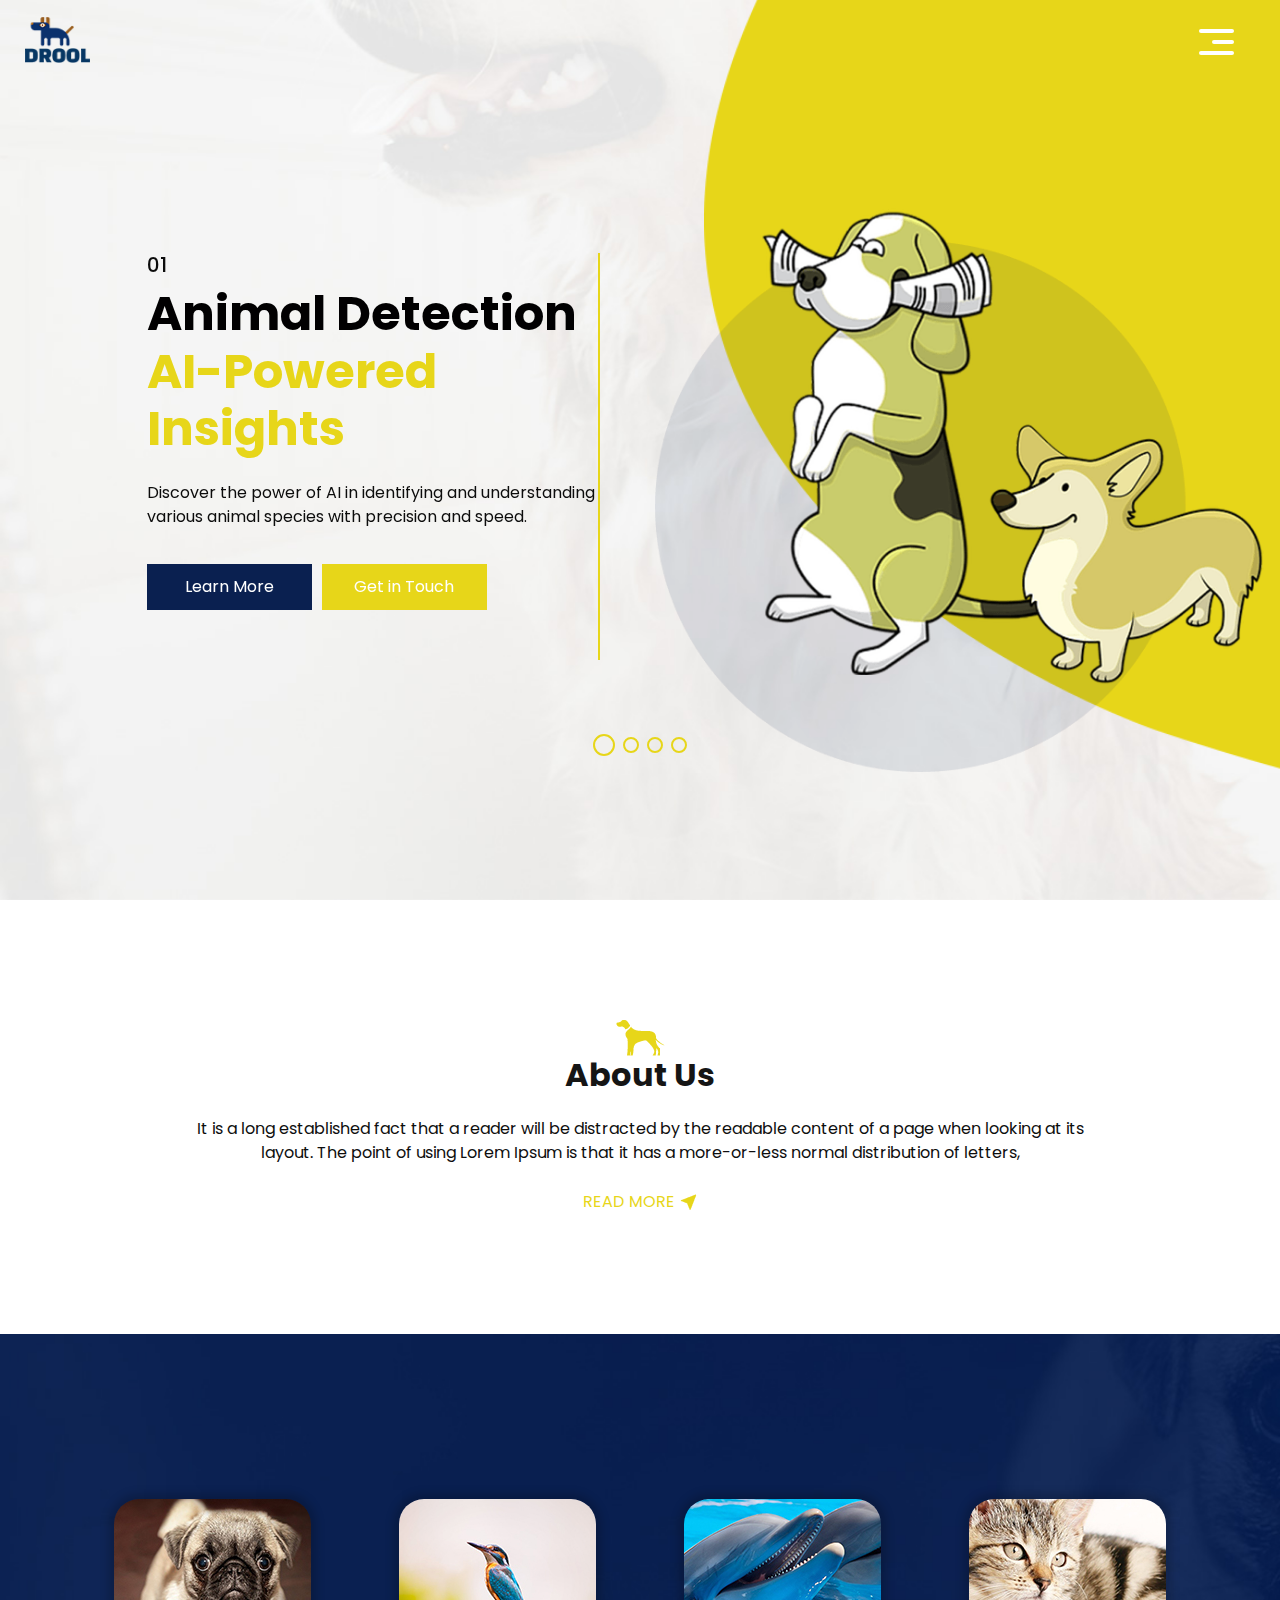
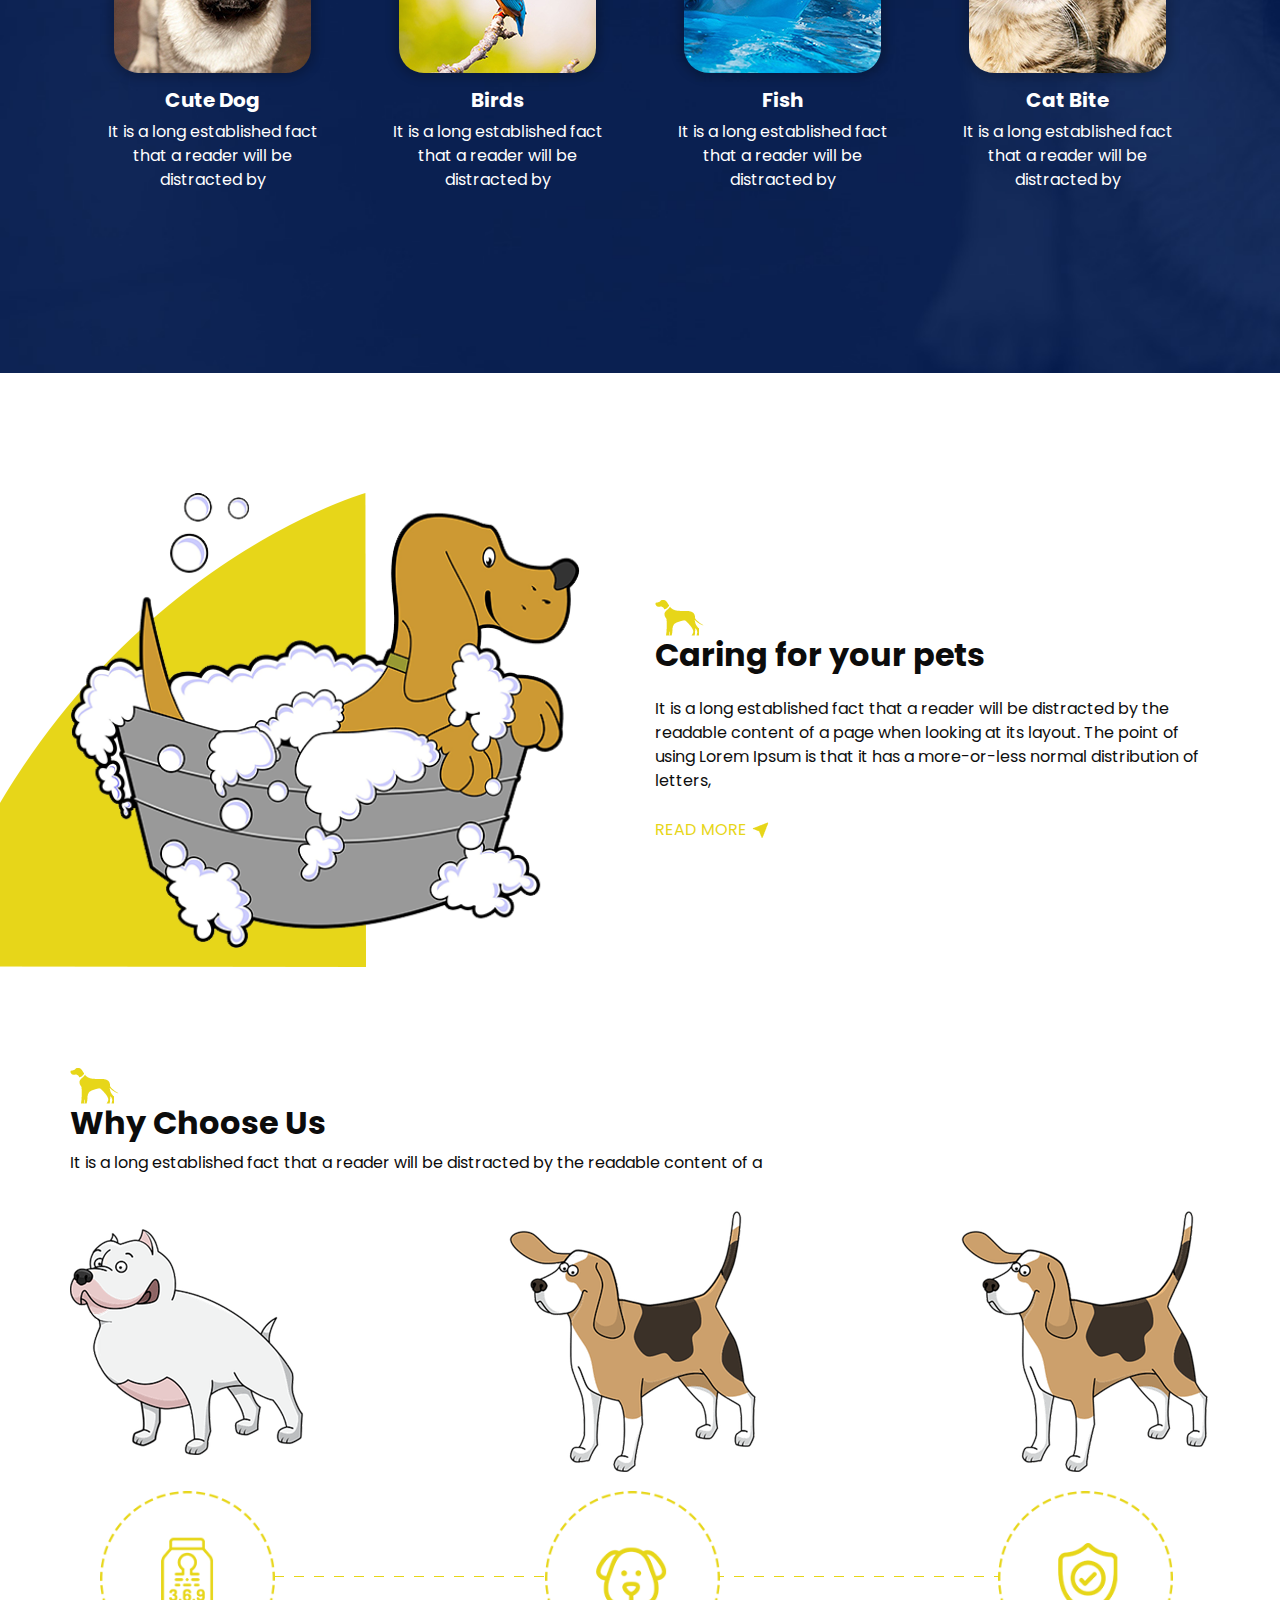
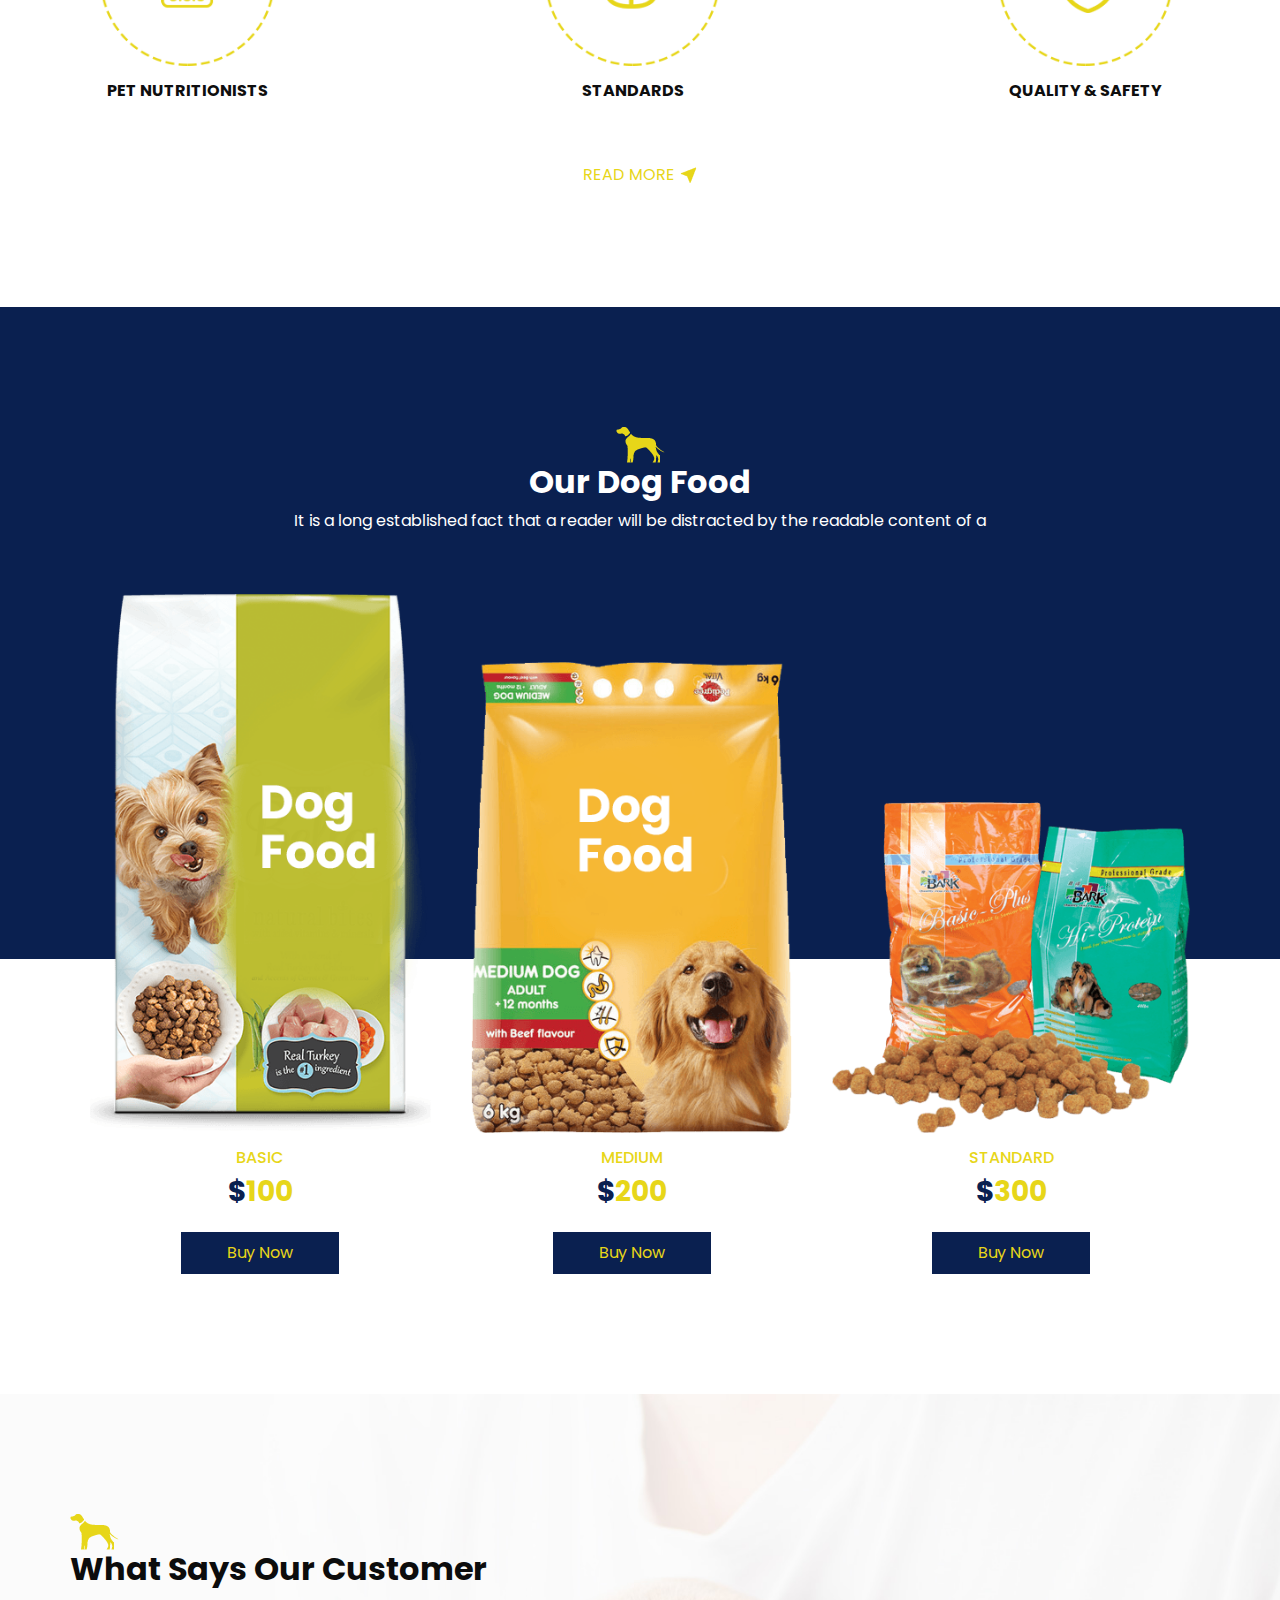
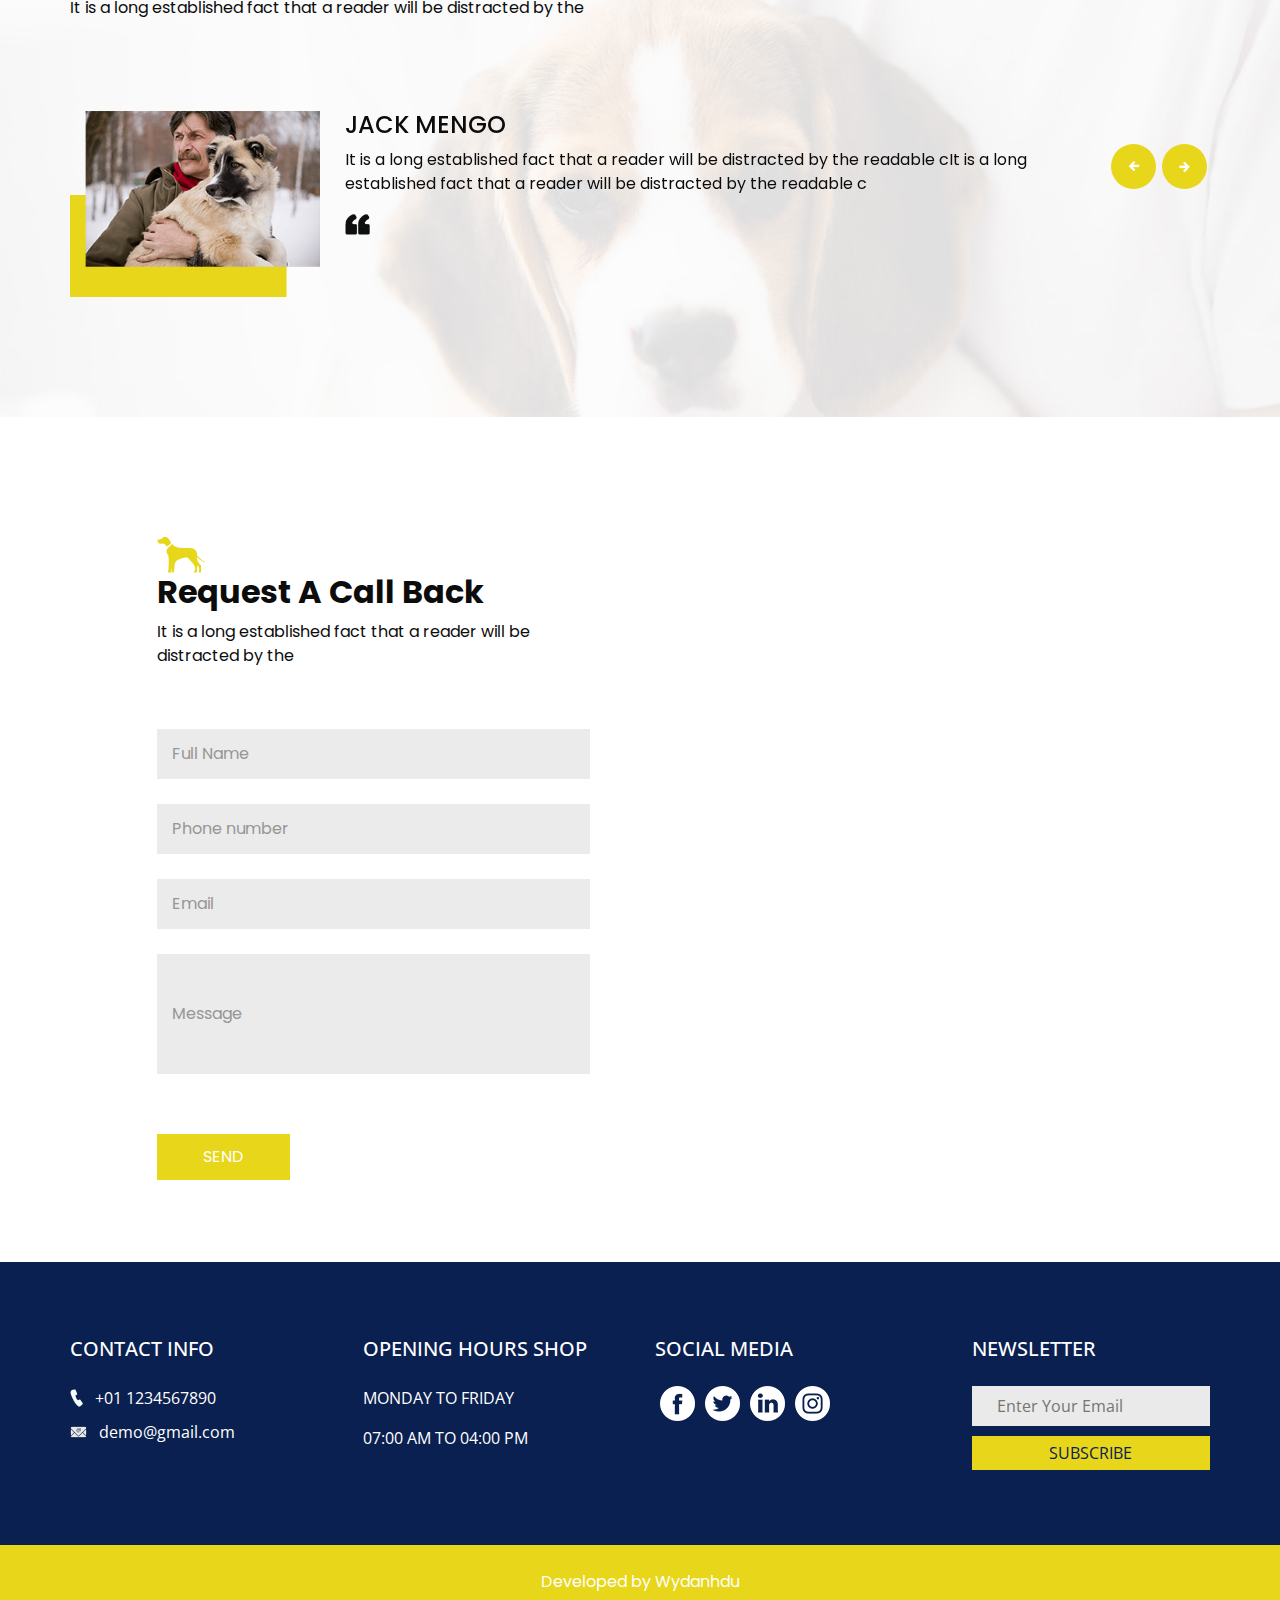
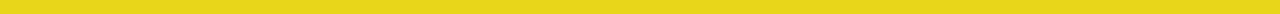
==== commit deca9294: "+" ====
--- a/drool-html/index.html
+++ b/drool-html/index.html
@@ -38,7 +38,6 @@
             <div class="User_option">
               <form class="form-inline my-2  mb-3 mb-lg-0">
                 <input type="search" placeholder="Search">
-                <button class="btn   my-sm-0 nav_search-btn" type="submit"></button>
               </form>
             </div>
 
@@ -55,7 +54,7 @@
                 </span>
               </button>
             </div>
-            <div id="myNav" class="overlay">
+            <div id="myNav" class="overlay" style="background-color: #000; opacity: 0.8;">
               <div class="overlay-content">
                 <a href="index.html">Home</a>
                 <a href="detect.html">Detect</a>
@@ -719,8 +718,7 @@
   <!-- footer section -->
   <section class="container-fluid footer_section ">
     <p>
-      &copy; 2019 All Rights Reserved. Design by
-      <a href="https://html.design/">Free Html Templates</a>
+      Developed by <a href="https://github.com/Duonganhdu2002">Wydanhdu</a>
     </p>
   </section>
   <!-- end  footer section -->
--- a/drool-html/css/style.css
+++ b/drool-html/css/style.css
@@ -1,6 +1,6 @@
 body {
-  font-family: "Poppins",- sans-serif;
+  font-family: "Poppins",
+    sans-serif;
   color: #0c0c0c;
   background-color: #ffffff;
 }
@@ -37,11 +37,11 @@
   display: flex;
   -webkit-box-orient: vertical;
   -webkit-box-direction: normal;
-      -ms-flex-direction: column;
-          flex-direction: column;
+  -ms-flex-direction: column;
+  flex-direction: column;
   -webkit-box-align: start;
-      -ms-flex-align: start;
-          align-items: flex-start;
+  -ms-flex-align: start;
+  align-items: flex-start;
 }
 
 .heading_container img {
@@ -62,8 +62,8 @@
   display: flex;
   -webkit-box-orient: vertical;
   -webkit-box-direction: normal;
-      -ms-flex-direction: column;
-          flex-direction: column;
+  -ms-flex-direction: column;
+  flex-direction: column;
   position: relative;
 }
 
@@ -106,7 +106,8 @@
   text-transform: uppercase;
 }
 
-.custom_nav-container.navbar-expand-lg .navbar-nav .nav-item.active .nav-link, .custom_nav-container.navbar-expand-lg .navbar-nav .nav-item:hover .nav-link {
+.custom_nav-container.navbar-expand-lg .navbar-nav .nav-item.active .nav-link,
+.custom_nav-container.navbar-expand-lg .navbar-nav .nav-item:hover .nav-link {
   color: #e7d619;
 }
 
@@ -125,7 +126,7 @@
 .btn:focus {
   outline: none !important;
   -webkit-box-shadow: none;
-          box-shadow: none;
+  box-shadow: none;
 }
 
 .custom_nav-container .nav_search-btn {
@@ -145,11 +146,11 @@
   display: flex;
   -webkit-box-orient: vertical;
   -webkit-box-direction: normal;
-      -ms-flex-direction: column;
-          flex-direction: column;
-  -webkit-box-align: center;
-      -ms-flex-align: center;
-          align-items: center;
+  -ms-flex-direction: column;
+  flex-direction: column;
+  -webkit-box-align: center;
+  -ms-flex-align: center;
+  align-items: center;
 }
 
 .navbar-brand img {
@@ -161,8 +162,8 @@
   padding: 0;
   height: 80px;
   -webkit-box-pack: justify;
-      -ms-flex-pack: justify;
-          justify-content: space-between;
+  -ms-flex-pack: justify;
+  justify-content: space-between;
 }
 
 .custom_nav-container .navbar-toggler {
@@ -194,8 +195,8 @@
   display: -ms-flexbox;
   display: flex;
   -webkit-box-align: center;
-      -ms-flex-align: center;
-          align-items: center;
+  -ms-flex-align: center;
+  align-items: center;
   margin-left: auto;
   margin-right: 75px;
 }
@@ -249,17 +250,17 @@
 
 .menu_btn-style button .s-1 {
   -webkit-transform: rotate(45deg) translateY(16px);
-          transform: rotate(45deg) translateY(16px);
+  transform: rotate(45deg) translateY(16px);
 }
 
 .menu_btn-style button .s-2 {
   -webkit-transform: translateX(100px);
-          transform: translateX(100px);
+  transform: translateX(100px);
 }
 
 .menu_btn-style button .s-3 {
   -webkit-transform: rotate(-45deg) translateY(-16px);
-          transform: rotate(-45deg) translateY(-16px);
+  transform: rotate(-45deg) translateY(-16px);
 }
 
 .overlay {
@@ -304,6 +305,31 @@
   margin-top: 30px;
 }
 
+.overlay-content a {
+  transition: transform 0.3s, font-weight 0.3s;
+}
+
+.overlay-content a:hover {
+  font-weight: bold;
+  transform: translateY(-10px);
+}
+
+/* Tablet devices */
+@media (min-width: 768px) {
+  .overlay-content a {
+    font-size: 16px;
+    margin-bottom: 30px;
+  }
+}
+
+/* PC devices */
+@media (min-width: 1024px) {
+  .overlay-content a {
+    font-size: 24px;
+    margin-bottom: 50px;
+  }
+}
+
 .menu_width {
   width: 100%;
 }
@@ -316,17 +342,17 @@
 /* slider section */
 .slider_section {
   -webkit-box-flex: 1;
-      -ms-flex: 1;
-          flex: 1;
+  -ms-flex: 1;
+  flex: 1;
   display: -webkit-box;
   display: -ms-flexbox;
   display: flex;
   -webkit-box-pack: center;
-      -ms-flex-pack: center;
-          justify-content: center;
-  -webkit-box-align: center;
-      -ms-flex-align: center;
-          align-items: center;
+  -ms-flex-pack: center;
+  justify-content: center;
+  -webkit-box-align: center;
+  -ms-flex-align: center;
+  align-items: center;
   position: relative;
 }
 
@@ -354,7 +380,7 @@
   display: flex;
   margin: 30px -5px 0 -5px;
   -ms-flex-wrap: wrap;
-      flex-wrap: wrap;
+  flex-wrap: wrap;
 }
 
 .slider_section .detail-box .btn-box a {
@@ -405,8 +431,8 @@
 
 .slider_section .carousel-indicators {
   -webkit-box-align: center;
-      -ms-flex-align: center;
-          align-items: center;
+  -ms-flex-align: center;
+  align-items: center;
 }
 
 .slider_section .carousel-indicators li {
@@ -436,7 +462,7 @@
   background-color: #e7d619;
   border-radius: 5px;
   -webkit-transform: rotate(25deg);
-          transform: rotate(25deg);
+  transform: rotate(25deg);
 }
 
 .about_section .detail-box {
@@ -447,8 +473,8 @@
 
 .about_section .detail-box .heading_container {
   -webkit-box-align: center;
-      -ms-flex-align: center;
-          align-items: center;
+  -ms-flex-align: center;
+  align-items: center;
   text-align: center;
 }
 
@@ -466,8 +492,8 @@
   display: -ms-flexbox;
   display: flex;
   -webkit-box-pack: center;
-      -ms-flex-pack: center;
-          justify-content: center;
+  -ms-flex-pack: center;
+  justify-content: center;
   margin-top: 25px;
 }
 
@@ -476,8 +502,8 @@
   display: -ms-flexbox;
   display: flex;
   -webkit-box-align: center;
-      -ms-flex-align: center;
-          align-items: center;
+  -ms-flex-align: center;
+  align-items: center;
   color: #e7d619;
   text-transform: uppercase;
 }
@@ -497,10 +523,10 @@
   display: -ms-flexbox;
   display: flex;
   -ms-flex-wrap: wrap;
-      flex-wrap: wrap;
+  flex-wrap: wrap;
   -webkit-box-pack: center;
-      -ms-flex-pack: center;
-          justify-content: center;
+  -ms-flex-pack: center;
+  justify-content: center;
 }
 
 .animal_section .animal_container .box {
@@ -509,22 +535,22 @@
   display: flex;
   -webkit-box-orient: vertical;
   -webkit-box-direction: normal;
-      -ms-flex-direction: column;
-          flex-direction: column;
-  -webkit-box-align: center;
-      -ms-flex-align: center;
-          align-items: center;
+  -ms-flex-direction: column;
+  flex-direction: column;
+  -webkit-box-align: center;
+  -ms-flex-align: center;
+  align-items: center;
   text-align: center;
   margin: 45px 2.5%;
   -ms-flex-preferred-size: 20%;
-      flex-basis: 20%;
+  flex-basis: 20%;
 }
 
 .animal_section .animal_container .box .img-box {
   border-radius: 25px;
   overflow: hidden;
   -webkit-box-shadow: 0 0 10px 5px rgba(0, 0, 0, 0.2);
-          box-shadow: 0 0 10px 5px rgba(0, 0, 0, 0.2);
+  box-shadow: 0 0 10px 5px rgba(0, 0, 0, 0.2);
 }
 
 .animal_section .animal_container .box .img-box img {
@@ -541,78 +567,86 @@
 
 .animal_section .animal_container .box.b1 {
   -webkit-animation: odd-box-animate 3s infinite;
-          animation: odd-box-animate 3s infinite;
+  animation: odd-box-animate 3s infinite;
 }
 
 .animal_section .animal_container .box.b2 {
   -webkit-animation: even-box-animate 3s infinite;
-          animation: even-box-animate 3s infinite;
+  animation: even-box-animate 3s infinite;
 }
 
 @-webkit-keyframes odd-box-animate {
   0% {
     -webkit-transform: translateY(45px);
-            transform: translateY(45px);
-  }
+    transform: translateY(45px);
+  }
+
   50% {
     -webkit-transform: translateY(-45px);
-            transform: translateY(-45px);
-  }
+    transform: translateY(-45px);
+  }
+
   100% {
     -webkit-transform: translateY(45px);
-            transform: translateY(45px);
+    transform: translateY(45px);
   }
 }
 
 @keyframes odd-box-animate {
   0% {
     -webkit-transform: translateY(45px);
-            transform: translateY(45px);
-  }
+    transform: translateY(45px);
+  }
+
   50% {
     -webkit-transform: translateY(-45px);
-            transform: translateY(-45px);
-  }
+    transform: translateY(-45px);
+  }
+
   100% {
     -webkit-transform: translateY(45px);
-            transform: translateY(45px);
+    transform: translateY(45px);
   }
 }
 
 @-webkit-keyframes even-box-animate {
   0% {
     -webkit-transform: translateY(-45px);
-            transform: translateY(-45px);
-  }
+    transform: translateY(-45px);
+  }
+
   50% {
     -webkit-transform: translateY(45px);
-            transform: translateY(45px);
-  }
+    transform: translateY(45px);
+  }
+
   100% {
     -webkit-transform: translateY(-45px);
-            transform: translateY(-45px);
+    transform: translateY(-45px);
   }
 }
 
 @keyframes even-box-animate {
   0% {
     -webkit-transform: translateY(-45px);
-            transform: translateY(-45px);
-  }
+    transform: translateY(-45px);
+  }
+
   50% {
     -webkit-transform: translateY(45px);
-            transform: translateY(45px);
-  }
+    transform: translateY(45px);
+  }
+
   100% {
     -webkit-transform: translateY(-45px);
-            transform: translateY(-45px);
+    transform: translateY(-45px);
   }
 }
 
 .pet_section .row {
   -webkit-box-align: center;
-      -ms-flex-align: center;
-          align-items: center;
+  -ms-flex-align: center;
+  align-items: center;
 }
 
 .pet_section .img-box {
@@ -655,8 +689,8 @@
   display: -ms-flexbox;
   display: flex;
   -webkit-box-align: center;
-      -ms-flex-align: center;
-          align-items: center;
+  -ms-flex-align: center;
+  align-items: center;
   color: #e7d619;
   text-transform: uppercase;
 }
@@ -670,8 +704,8 @@
   display: -ms-flexbox;
   display: flex;
   -webkit-box-pack: justify;
-      -ms-flex-pack: justify;
-          justify-content: space-between;
+  -ms-flex-pack: justify;
+  justify-content: space-between;
   position: relative;
 }
 
@@ -681,11 +715,11 @@
   display: flex;
   -webkit-box-orient: vertical;
   -webkit-box-direction: normal;
-      -ms-flex-direction: column;
-          flex-direction: column;
-  -webkit-box-align: center;
-      -ms-flex-align: center;
-          align-items: center;
+  -ms-flex-direction: column;
+  flex-direction: column;
+  -webkit-box-align: center;
+  -ms-flex-align: center;
+  align-items: center;
 }
 
 .us_section .us_container .box img {
@@ -698,11 +732,11 @@
   display: -ms-flexbox;
   display: flex;
   -webkit-box-pack: center;
-      -ms-flex-pack: center;
-          justify-content: center;
-  -webkit-box-align: center;
-      -ms-flex-align: center;
-          align-items: center;
+  -ms-flex-pack: center;
+  justify-content: center;
+  -webkit-box-align: center;
+  -ms-flex-align: center;
+  align-items: center;
 }
 
 .us_section .us_container .box .img2-box {
@@ -711,8 +745,8 @@
   display: -ms-flexbox;
   display: flex;
   -webkit-box-pack: center;
-      -ms-flex-pack: center;
-          justify-content: center;
+  -ms-flex-pack: center;
+  justify-content: center;
 }
 
 .us_section .us_container .box .detail-box {
@@ -737,15 +771,16 @@
   background-size: 20px 100%;
   z-index: -1;
   -webkit-transform: translateX(-50%);
-          transform: translateX(-50%);
+  transform: translateX(-50%);
   -webkit-animation: border-dance 4s infinite linear;
-          animation: border-dance 4s infinite linear;
+  animation: border-dance 4s infinite linear;
 }
 
 @-webkit-keyframes border-dance {
   0% {
     background-position: 0px 0px;
   }
+
   100% {
     background-position: 300px 0px;
   }
@@ -755,6 +790,7 @@
   0% {
     background-position: 0px 0px;
   }
+
   100% {
     background-position: 300px 0px;
   }
@@ -765,8 +801,8 @@
   display: -ms-flexbox;
   display: flex;
   -webkit-box-pack: center;
-      -ms-flex-pack: center;
-          justify-content: center;
+  -ms-flex-pack: center;
+  justify-content: center;
   margin-top: 55px;
 }
 
@@ -775,8 +811,8 @@
   display: -ms-flexbox;
   display: flex;
   -webkit-box-align: center;
-      -ms-flex-align: center;
-          align-items: center;
+  -ms-flex-align: center;
+  align-items: center;
   color: #e7d619;
   text-transform: uppercase;
 }
@@ -792,8 +828,8 @@
 
 .food_section .heading_container {
   -webkit-box-align: center;
-      -ms-flex-align: center;
-          align-items: center;
+  -ms-flex-align: center;
+  align-items: center;
   text-align: center;
   color: #ffffff;
 }
@@ -803,11 +839,11 @@
   display: -ms-flexbox;
   display: flex;
   -webkit-box-pack: justify;
-      -ms-flex-pack: justify;
-          justify-content: space-between;
+  -ms-flex-pack: justify;
+  justify-content: space-between;
   -webkit-box-align: end;
-      -ms-flex-align: end;
-          align-items: flex-end;
+  -ms-flex-align: end;
+  align-items: flex-end;
 }
 
 .food_section .food_container .box {
@@ -816,11 +852,11 @@
   display: flex;
   -webkit-box-orient: vertical;
   -webkit-box-direction: normal;
-      -ms-flex-direction: column;
-          flex-direction: column;
-  -webkit-box-align: center;
-      -ms-flex-align: center;
-          align-items: center;
+  -ms-flex-direction: column;
+  flex-direction: column;
+  -webkit-box-align: center;
+  -ms-flex-align: center;
+  align-items: center;
   text-align: center;
   margin: 45px 20px 0 20px;
 }
@@ -874,8 +910,8 @@
   display: -ms-flexbox;
   display: flex;
   -webkit-box-align: center;
-      -ms-flex-align: center;
-          align-items: center;
+  -ms-flex-align: center;
+  align-items: center;
 }
 
 .client_section .box {
@@ -908,8 +944,8 @@
   display: -ms-flexbox;
   display: flex;
   -webkit-box-align: center;
-      -ms-flex-align: center;
-          align-items: center;
+  -ms-flex-align: center;
+  align-items: center;
 }
 
 .client_section .carousel_btn-box .carousel-control-prev,
@@ -1014,11 +1050,11 @@
   background-color: #0a2050;
   color: #ffffff;
   padding: 40px 0 75px 0;
-  font-family: "Open Sans",- sans-serif;
-}
-
-.info_section .row > div {
+  font-family: "Open Sans",
+    sans-serif;
+}
+
+.info_section .row>div {
   margin-top: 35px;
 }
 
@@ -1077,22 +1113,22 @@
   width: 35px;
 }
 
-.info_contact > div {
-  display: -webkit-box;
-  display: -ms-flexbox;
-  display: flex;
-  -webkit-box-align: center;
-      -ms-flex-align: center;
-          align-items: center;
+.info_contact>div {
+  display: -webkit-box;
+  display: -ms-flexbox;
+  display: flex;
+  -webkit-box-align: center;
+  -ms-flex-align: center;
+  align-items: center;
   margin: 10px 0;
 }
 
-.info_contact > div img {
+.info_contact>div img {
   height: auto;
   margin-right: 12px;
 }
 
-.info_contact > div p {
+.info_contact>div p {
   margin: 0;
 }
 
@@ -1103,11 +1139,11 @@
   display: flex;
   -webkit-box-orient: vertical;
   -webkit-box-direction: normal;
-      -ms-flex-direction: column;
-          flex-direction: column;
+  -ms-flex-direction: column;
+  flex-direction: column;
   -webkit-box-pack: center;
-      -ms-flex-pack: center;
-          justify-content: center;
+  -ms-flex-pack: center;
+  justify-content: center;
   background-color: #e7d619;
 }
 
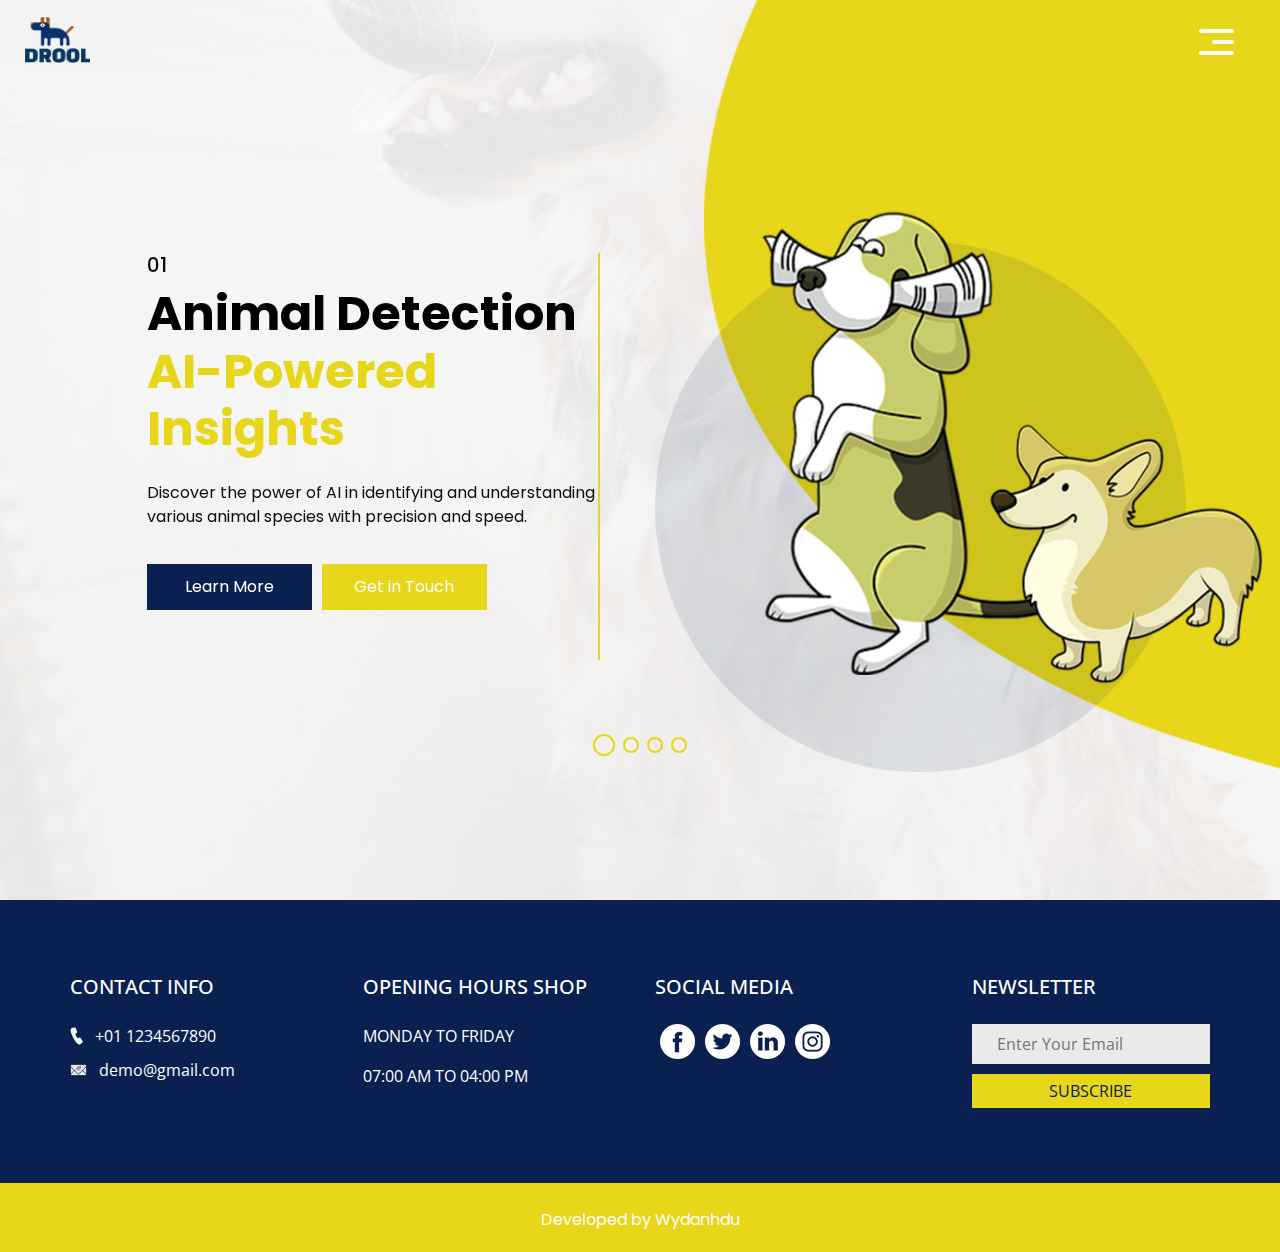
==== commit 986177d2: "login" ====
--- a/drool-html/index.html
+++ b/drool-html/index.html
@@ -114,515 +114,9 @@
               </div>
             </div>
           </div>
-          <div class="carousel-item">
-            <div class="container-fluid">
-              <div class="row">
-                <div class="col-md-5 offset-md-1">
-                  <div class="detail-box">
-                    <div class="number">
-                      <h5>
-                        02
-                      </h5>
-                    </div>
-                    <h1>
-                      Drool <br>
-                      <span>
-                        Pet And Animal
-                      </span>
-                    </h1>
-                    <p>
-                      Lorem ipsum dolor sit amet, consectetur adipiscing elit, sed do eiusmod tempor incididunt
-                    </p>
-                    <div class="btn-box">
-                      <a href="" class="btn-1">
-                        Read More
-                      </a>
-                      <a href="" class="btn-2">
-                        Contact Us
-                      </a>
-                    </div>
-                  </div>
-                </div>
-                <div class="col-md-6">
-                  <div class="img-box">
-                    <img src="images/slider-img.png" alt="">
-                  </div>
-                </div>
-              </div>
-            </div>
-          </div>
-          <div class="carousel-item">
-            <div class="container-fluid">
-              <div class="row">
-                <div class="col-md-5 offset-md-1">
-                  <div class="detail-box">
-                    <div class="number">
-                      <h5>
-                        03
-                      </h5>
-                    </div>
-                    <h1>
-                      Drool <br>
-                      <span>
-                        Pet And Animal
-                      </span>
-                    </h1>
-                    <p>
-                      Lorem ipsum dolor sit amet, consectetur adipiscing elit, sed do eiusmod tempor incididunt
-                    </p>
-                    <div class="btn-box">
-                      <a href="" class="btn-1">
-                        Read More
-                      </a>
-                      <a href="" class="btn-2">
-                        Contact Us
-                      </a>
-                    </div>
-                  </div>
-                </div>
-                <div class="col-md-6">
-                  <div class="img-box">
-                    <img src="images/slider-img.png" alt="">
-                  </div>
-                </div>
-              </div>
-            </div>
-          </div>
-          <div class="carousel-item">
-            <div class="container-fluid">
-              <div class="row">
-                <div class="col-md-5 offset-md-1">
-                  <div class="detail-box">
-                    <div class="number">
-                      <h5>
-                        04
-                      </h5>
-                    </div>
-                    <h1>
-                      Drool <br>
-                      <span>
-                        Pet And Animal
-                      </span>
-                    </h1>
-                    <p>
-                      Lorem ipsum dolor sit amet, consectetur adipiscing elit, sed do eiusmod tempor incididunt
-                    </p>
-                    <div class="btn-box">
-                      <a href="" class="btn-1">
-                        Read More
-                      </a>
-                      <a href="" class="btn-2">
-                        Contact Us
-                      </a>
-                    </div>
-                  </div>
-                </div>
-                <div class="col-md-6">
-                  <div class="img-box">
-                    <img src="images/slider-img.png" alt="">
-                  </div>
-                </div>
-              </div>
-            </div>
-          </div>
-        </div>
-      </div>
-
     </section>
     <!-- end slider section -->
   </div>
-
-  <!-- about section -->
-
-  <section class="about_section layout_padding">
-    <div class="container">
-      <div class="detail-box">
-        <div class="heading_container">
-          <img src="images/heading-img.png" alt="">
-          <h2>
-            About Us
-          </h2>
-        </div>
-        <p>
-          It is a long established fact that a reader will be distracted by the readable content of a page when looking at its layout. The point of using Lorem Ipsum is that it has a more-or-less normal distribution of letters,
-        </p>
-        <div class="btn-box">
-          <a href="">
-            <span>
-              Read More
-            </span>
-            <img src="images/link-arrow.png" alt="">
-          </a>
-        </div>
-      </div>
-    </div>
-  </section>
-
-  <!-- end about section -->
-
-  <!-- animal section -->
-
-  <section class="animal_section layout_padding">
-    <div class="container">
-      <div class="animal_container">
-        <div class="box b1">
-          <div class="img-box">
-            <img src="images/dog.jpg" alt="">
-          </div>
-          <div class="detail-box">
-            <h5>
-              Cute Dog
-            </h5>
-            <p>
-              It is a long established fact that a reader will be distracted by
-            </p>
-          </div>
-        </div>
-        <div class="box b2">
-          <div class="img-box">
-            <img src="images/bird.jpg" alt="">
-          </div>
-          <div class="detail-box">
-            <h5>
-              Birds
-            </h5>
-            <p>
-              It is a long established fact that a reader will be distracted by
-            </p>
-          </div>
-        </div>
-        <div class="box b1">
-          <div class="img-box">
-            <img src="images/fish.jpg" alt="">
-          </div>
-          <div class="detail-box">
-            <h5>
-              Fish
-            </h5>
-            <p>
-              It is a long established fact that a reader will be distracted by
-            </p>
-          </div>
-        </div>
-        <div class="box b2">
-          <div class="img-box">
-            <img src="images/cat.jpg" alt="">
-          </div>
-          <div class="detail-box">
-            <h5>
-              Cat Bite
-            </h5>
-            <p>
-              It is a long established fact that a reader will be distracted by
-            </p>
-          </div>
-        </div>
-      </div>
-    </div>
-  </section>
-
-  <!-- end animal section -->
-
-  <!-- pet section -->
-
-  <section class="pet_section layout_padding">
-    <div class="container">
-      <div class="row">
-        <div class="col-md-6">
-          <div class="img-box">
-            <img src="images/pet-img.png" alt="">
-          </div>
-        </div>
-        <div class="col-md-6">
-          <div class="detail-box">
-            <div class="heading_container">
-              <img src="images/heading-img.png" alt="">
-              <h2>
-                Caring for your pets
-              </h2>
-            </div>
-            <p>
-              It is a long established fact that a reader will be distracted by the readable content of a page when looking at its layout. The point of using Lorem Ipsum is that it has a more-or-less normal distribution of letters,
-            </p>
-            <div class="btn-box">
-              <a href="">
-                <span>
-                  Read More
-                </span>
-                <img src="images/link-arrow.png" alt="">
-              </a>
-            </div>
-          </div>
-        </div>
-      </div>
-    </div>
-  </section>
-
-  <!-- end pet section -->
-
-  <!-- us section -->
-
-  <section class="us_section layout_padding-bottom">
-    <div class="container">
-      <div class="heading_container">
-        <img src="images/heading-img.png" alt="">
-        <h2>
-          Why Choose Us
-        </h2>
-        <p>
-          It is a long established fact that a reader will be distracted by the readable content of a
-        </p>
-      </div>
-      <div class="us_container">
-        <div class="box">
-          <div class="img1-box">
-            <img src="images/pet1.png" alt="">
-          </div>
-          <div class="img2-box">
-            <img src="images/omega.png" alt="">
-          </div>
-          <div class="detail-box">
-            <h6>
-              PET NUTRITIONISTS
-            </h6>
-          </div>
-        </div>
-        <div class="box">
-          <div class="img1-box">
-            <img src="images/pet2.png" alt="">
-          </div>
-          <div class="img2-box">
-            <img src="images/dog.png" alt="">
-          </div>
-          <div class="detail-box">
-            <h6>
-              STANDARDS
-            </h6>
-          </div>
-        </div>
-        <div class="box">
-          <div class="img1-box">
-            <img src="images/pet2.png" alt="">
-          </div>
-          <div class="img2-box">
-            <img src="images/shield.png" alt="">
-          </div>
-          <div class="detail-box">
-            <h6>
-              QUALITY & SAFETY
-            </h6>
-          </div>
-        </div>
-      </div>
-      <div class="btn-box">
-        <a href="">
-          <span>
-            Read More
-          </span>
-          <img src="images/link-arrow.png" alt="">
-        </a>
-      </div>
-    </div>
-  </section>
-
-  <!-- end us section -->
-
-  <!-- food section -->
-
-  <section class="food_section layout_padding">
-    <div class="container">
-      <div class="heading_container">
-        <img src="images/heading-img.png" alt="">
-        <h2>
-          Our Dog Food
-        </h2>
-        <p>
-          It is a long established fact that a reader will be distracted by the readable content of a
-        </p>
-      </div>
-      <div class="food_container">
-        <div class="box">
-          <div class="img-box">
-            <img src="images/f1.png" alt="">
-          </div>
-          <div class="detail-box">
-            <h6>
-              Basic
-            </h6>
-            <h3>
-              <span>$</span>100
-            </h3>
-            <a href="">
-              Buy Now
-            </a>
-          </div>
-        </div>
-        <div class="box">
-          <div class="img-box">
-            <img src="images/f2.png" alt="">
-          </div>
-          <div class="detail-box">
-            <h6>
-              Medium
-            </h6>
-            <h3>
-              <span>$</span>200
-            </h3>
-            <a href="">
-              Buy Now
-            </a>
-          </div>
-        </div>
-        <div class="box">
-          <div class="img-box">
-            <img src="images/f3.png" alt="">
-          </div>
-          <div class="detail-box">
-            <h6>
-              Standard
-            </h6>
-            <h3>
-              <span>$</span>300
-            </h3>
-            <a href="">
-              Buy Now
-            </a>
-          </div>
-        </div>
-      </div>
-    </div>
-  </section>
-
-
-  <!-- end food section -->
-
-  <!-- client section -->
-
-  <section class="client_section layout_padding">
-    <div class="container">
-      <div class="heading_container">
-        <img src="images/heading-img.png" alt="">
-        <h2>
-          What Says Our Customer
-        </h2>
-        <p>
-          It is a long established fact that a reader will be distracted by the
-        </p>
-      </div>
-      <div id="carouselExampleControls" class="carousel slide" data-ride="carousel">
-        <div class="carousel-inner">
-          <div class="carousel-item active">
-            <div class="box">
-              <div class="img-box">
-                <img src="images/client.png" alt="">
-              </div>
-              <div class="detail-box">
-                <h4>
-                  Jack Mengo
-                </h4>
-                <p>
-                  It is a long established fact that a reader will be distracted by the readable cIt is a long established fact that a reader will be distracted by the readable c
-                </p>
-                <img src="images/quote.png" alt="">
-              </div>
-            </div>
-          </div>
-          <div class="carousel-item">
-            <div class="box">
-              <div class="img-box">
-                <img src="images/client.png" alt="">
-              </div>
-              <div class="detail-box">
-                <h4>
-                  Jack Mengo
-                </h4>
-                <p>
-                  It is a long established fact that a reader will be distracted by the readable cIt is a long established fact that a reader will be distracted by the readable c
-                </p>
-                <img src="images/quote.png" alt="">
-              </div>
-            </div>
-          </div>
-          <div class="carousel-item">
-            <div class="box">
-              <div class="img-box">
-                <img src="images/client.png" alt="">
-              </div>
-              <div class="detail-box">
-                <h4>
-                  Jack Mengo
-                </h4>
-                <p>
-                  It is a long established fact that a reader will be distracted by the readable cIt is a long established fact that a reader will be distracted by the readable c
-                </p>
-                <img src="images/quote.png" alt="">
-              </div>
-            </div>
-          </div>
-        </div>
-        <div class="carousel_btn-box">
-          <a class="carousel-control-prev" href="#carouselExampleControls" role="button" data-slide="prev">
-            <span class="sr-only">Previous</span>
-          </a>
-          <a class="carousel-control-next" href="#carouselExampleControls" role="button" data-slide="next">
-            <span class="sr-only">Next</span>
-          </a>
-        </div>
-      </div>
-    </div>
-  </section>
-
-  <!-- end client section -->
-
-  <!-- contact section -->
-
-  <section class="contact_section layout_padding-top">
-    <div class="container-fluid">
-      <div class="row">
-        <div class="col-md-5 offset-md-1">
-          <div class="form_container">
-            <div class="heading_container">
-              <img src="images/heading-img.png" alt="">
-              <h2>
-                Request A Call Back
-              </h2>
-              <p>
-                It is a long established fact that a reader will be distracted by the
-              </p>
-            </div>
-            <form action="">
-              <div>
-                <input type="text" placeholder="Full Name " />
-              </div>
-              <div>
-                <input type="text" placeholder="Phone number" />
-              </div>
-              <div>
-                <input type="email" placeholder="Email" />
-              </div>
-              <div>
-                <input type="text" class="message-box" placeholder="Message" />
-              </div>
-              <div class="d-flex ">
-                <button>
-                  SEND
-                </button>
-              </div>
-            </form>
-          </div>
-        </div>
-        <div class="col-md-6 px-0">
-          <div class="map_container">
-            <div class="map-responsive">
-              <iframe src="https://www.google.com/maps/embed/v1/place?key=AIzaSyA0s1a7phLN0iaD6-UE7m4qP-z21pH0eSc&q=Eiffel+Tower+Paris+France" width="600" height="300" frameborder="0" style="border:0; width: 100%; height:100%" allowfullscreen></iframe>
-            </div>
-          </div>
-        </div>
-      </div>
-    </div>
-  </section>
-
-  <!-- end contact section -->
 
 
   <!-- info section -->
--- a/drool-html/css/style.css
+++ b/drool-html/css/style.css
@@ -976,6 +976,7 @@
 
 .contact_section {
   position: relative;
+  padding-bottom: 30px;
 }
 
 .contact_section .form_container {
@@ -1027,7 +1028,6 @@
   border: 1px solid #e7d619;
   border-radius: 0;
   color: #fff;
-  margin-top: 35px;
 }
 
 .contact_section button:hover {
@@ -1044,6 +1044,86 @@
 
 .contact_section .map_container .map-responsive {
   height: 100%;
+}
+
+.login_section .form_container {
+    padding: 0 35px;
+}
+
+.login_section form {
+    margin-top: 45px;
+}
+
+.login_section input {
+    width: 50%;
+    border: none;
+    height: 50px;
+    margin-bottom: 25px;
+    padding-left: 15px;
+    background-color: #ebebeb;
+    outline: none;
+    color: #101010;
+}
+
+.login_section input::placeholder {
+    color: #979696;
+}
+
+.login_section button {
+    display: inline-block;
+    padding: 10px 45px;
+    background-color: #e7d619;
+    color: #ffffff;
+    transition: all 0.3s;
+    border: 1px solid #e7d619;
+    border-radius: 0;
+    color: #fff;
+    margin-top: 35px;
+}
+
+.login_section button:hover {
+    background-color: transparent;
+    color: #e7d619;
+}
+
+.register_section .form_container {
+    padding: 0 35px;
+}
+
+.register_section form {
+    margin-top: 45px;
+}
+
+.register_section input {
+    width: 50%;
+    border: none;
+    height: 50px;
+    margin-bottom: 25px;
+    padding-left: 15px;
+    background-color: #ebebeb;
+    outline: none;
+    color: #101010;
+}
+
+.register_section input::placeholder {
+    color: #979696;
+}
+
+.register_section button {
+    display: inline-block;
+    padding: 10px 45px;
+    background-color: #e7d619;
+    color: #ffffff;
+    transition: all 0.3s;
+    border: 1px solid #e7d619;
+    border-radius: 0;
+    color: #fff;
+    margin-top: 35px;
+}
+
+.register_section button:hover {
+    background-color: transparent;
+    color: #e7d619;
 }
 
 .info_section {
